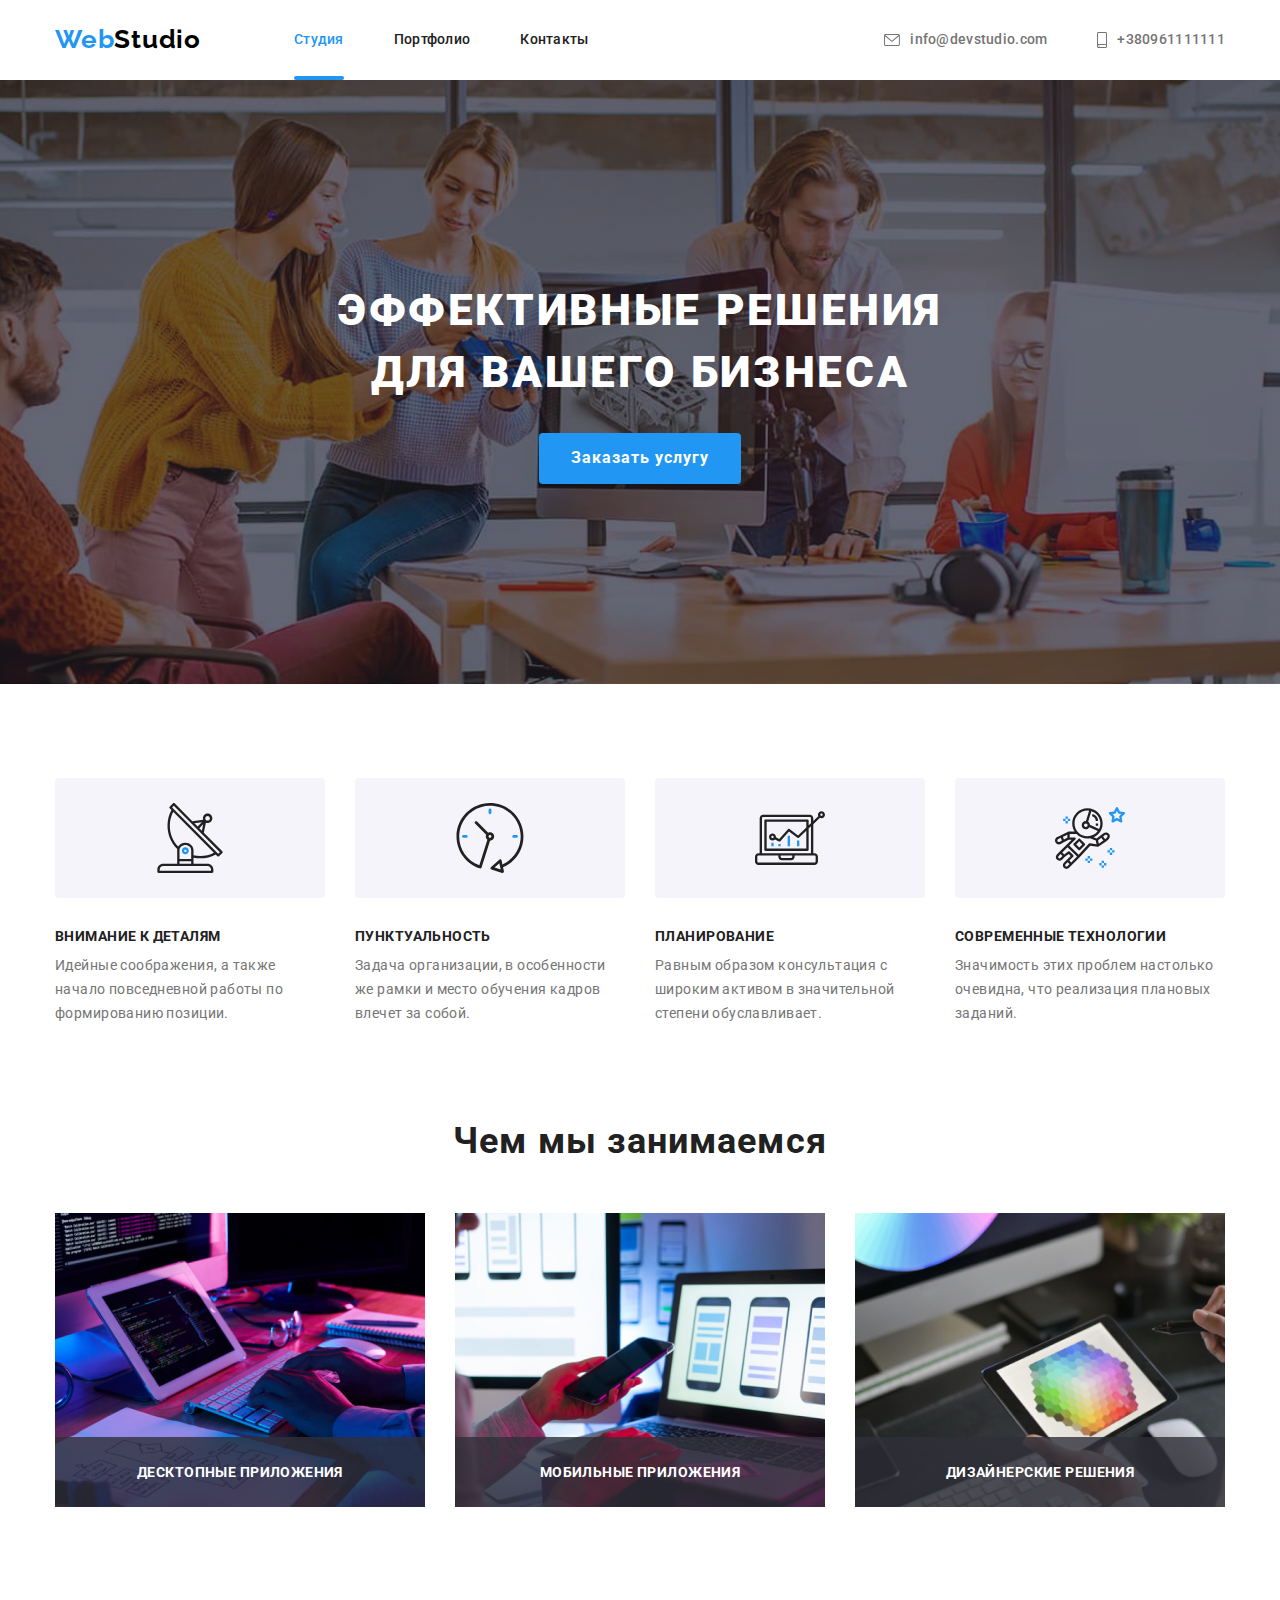
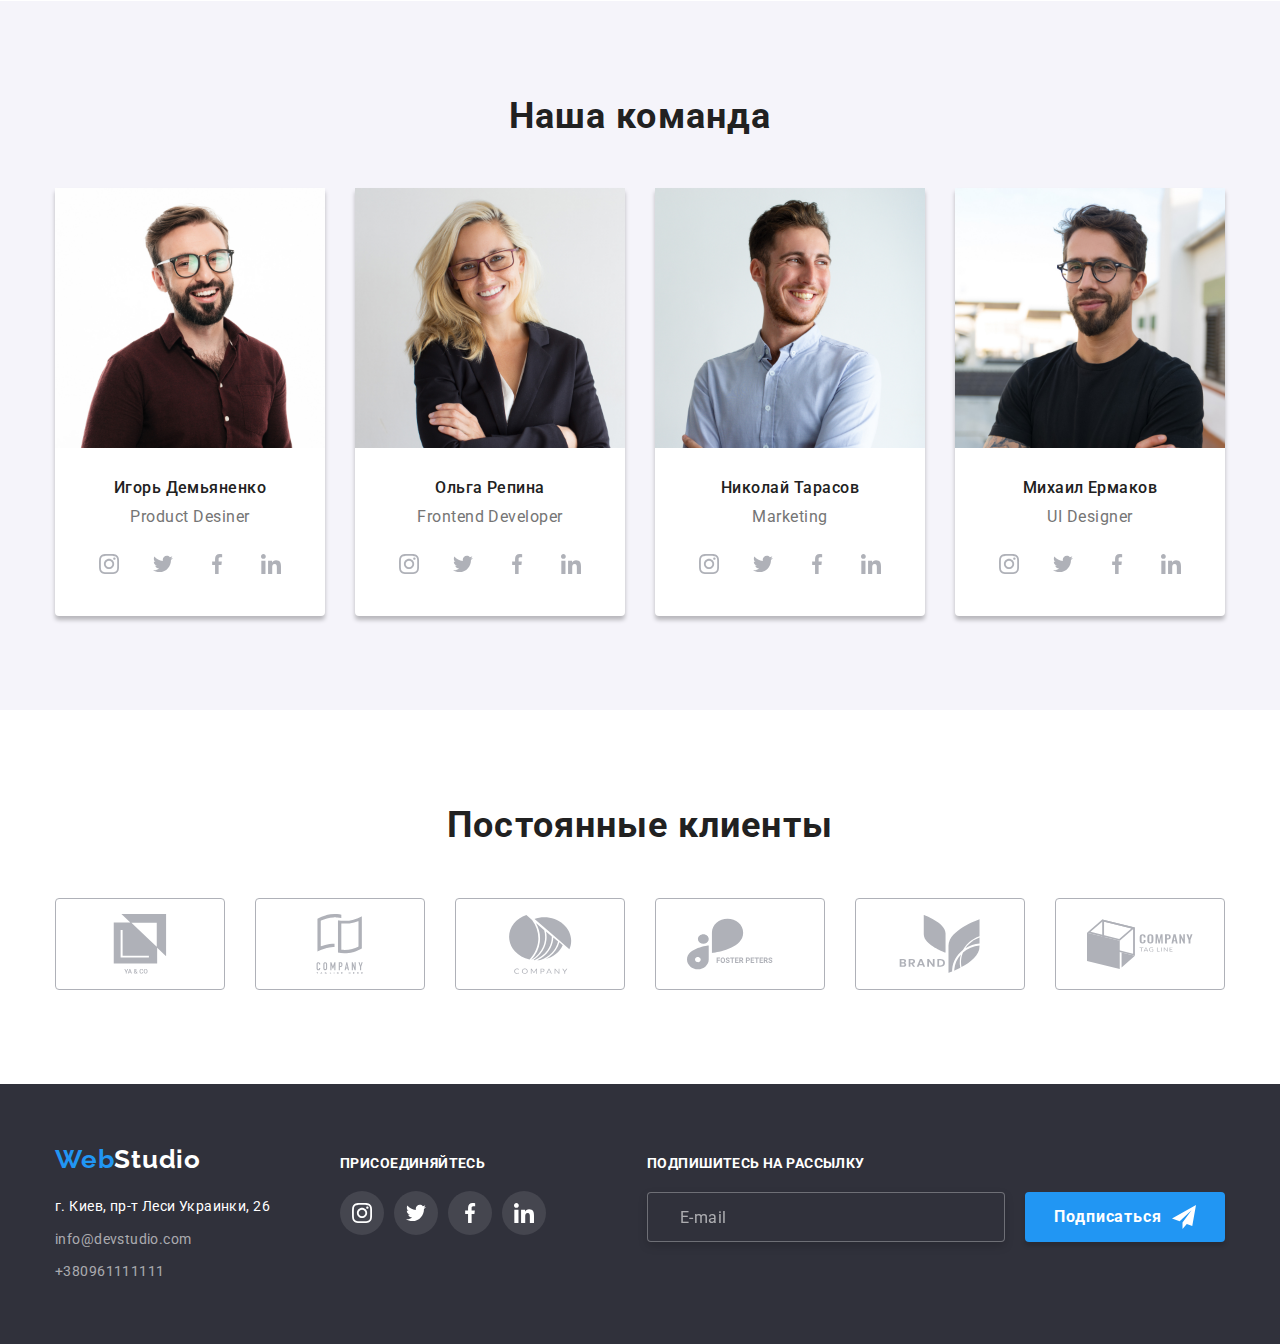
==== index.html @ b8304b60 "add main" ====
<!DOCTYPE html>
<html lang="ru">

<head>
  <meta charset="UTF-8" />
  <meta http-equiv="X-UA-Compatible" content="IE=edge" />
  <meta name="viewport" content="width=device-width, initial-scale=1.0" />
  <title>Document</title>
  <link rel="preconnect" href="https://fonts.googleapis.com" />
  <link rel="preconnect" href="https://fonts.gstatic.com" crossorigin />
  <link href="https://fonts.googleapis.com/css2?family=Raleway:wght@700&family=Roboto:wght@400;500;700;900&display=swap"
    rel="stylesheet" />
  <link rel="stylesheet"
    href="https://cdnjs.cloudflare.com/ajax/libs/modern-normalize/1.0.0/modern-normalize.min.css" />
  <link rel="stylesheet" href="./css/styles.css" />
</head>

<body>
  <header>
    <div class="container nav">
      <nav class="main-nav">
        <a class="logo" href="/">Web<span class="logo-dark">Studio</span></a>
        <ul class="nav-list-header">
          <li class="nav-item-header"><a href="./index.html" class="link "><span class="link-current">Студия</span></a>
          </li>
          <li class="nav-item-header"><a href="./portfolio.html" class="link">Портфолио</a></li>
          <li class="nav-item-header"><a href="" class="link">Контакты</a></li>
        </ul>
      </nav>
      <ul class="auto-nav">
        <li class="nav-item-header">
          <a href="mailto:info@devstudio.com" class="auto-link">
            <svg class="icon-header" width="16" height="12">
              <use href="images/symbol-defs.svg#icon-envelope"></use>
            </svg>info@devstudio.com</a>
        </li>
        <li class="nav-item-header">
          <a href="tel:+380961111111" class="auto-link">
            <svg class="icon-header" width="10" height="16">
              <use href="images/symbol-defs.svg#icon-smartphone"></use>
            </svg>+380961111111 </a>
        </li>
      </ul>
    </div>
  </header>

  <main>
    <section class="bar overlay">
      <div class="container">
        <h1 class="title-bar">
          эффективные решения <br />
          для вашего бизнеса
        </h1>
        <button data-modal-open type="button" class="button-bar">Заказать услугу</button>
      </div>


      <div data-modal class="backdrop is-hidden">
        <div class="modal">
          <button data-modal-close type="button" class="icon-btn">
            <svg class="icon-vector" width="11" height="11">
              <use href="./images/symbol-defs.svg#icon-Vector"></use>
            </svg>
          </button>

          <form class="form" role="group">
            <p class="form-text">Оставьте свои данные, мы перезвоним</p>
            <ul class="form-list">

              <li class="form-item">
                <label class="form-label">Имя
                  <span class="form-box">
                    <input class="form-input" type="text" name="name">
                    <svg class="form-icon" width="12" height="12">
                      <use href="./images/icons.svg#icon-name-form"></use>
                    </svg>
                  </span>
                </label>
              </li>

              <li class="form-item">
                <label class="form-label">Телефон
                  <span class="form-box">
                    <input class="form-input" type="text" name="tel">
                    <svg class="form-icon" width="12" height="12">
                      <use href="./images/icons.svg#icon-phone-form"></use>
                    </svg>
                  </span>
                </label>
              </li>

              <li class="form-item">
                <label class="form-label">Почта
                  <span class="form-box">
                    <input class="form-input" type="text" name="mail">
                    <svg class="form-icon" width="12" height="12">
                      <use href="./images/icons.svg#icon-mail-form"></use>
                    </svg>
                  </span>
                </label>
              </li>
            </ul>

            <div class="form-comment">
              <label class="form-label" for="comment">Комментарий</label>
              <textarea class="comment" name="comment" id="comment" placeholder="Введите текст"></textarea>
            </div>

            <div class="checkbox">
              <label class="checkbox-label">

                <input class="checkbox-input visually-hidden" type="checkbox" name="policy">
                <svg class="checkbox-icon-checked" width="16" height="15">
                  <use href="./images/icons.svg#icon-checked"></use>
                </svg>
                <!-- <span class="icon"></span> -->
                <span class="policy">Соглашаюсь на рассылку и принимаю<a class="agreement" href="">Условия
                    договора</a></span>

              </label>

            </div>
            <button class="btn-form" type="submit">Отправить</button>



          </form>
        </div>
      </div>

    </section>

    <section class="opportunity section">
      <!-- Сделать невидимым h2 -->
      <div class="container">
        <h2 class="visually-hidden">Заголовок 2</h2>
        <ul class="opportunities">
          <li class="name-list">
            <div class="contain">
              <svg class="icon-oppo" width="70" height="70">
                <use href="images/symbol-defs.svg#icon-antenna"></use>
              </svg>
            </div>
            <h3 class="name">внимание к деталям</h3>
            <p class="meaning">
              Идейные соображения, а также начало повседневной работы по формированию позиции.
            </p>
          </li>
          <li class="name-list">
            <div class="contain">
              <svg class="icon-oppo" width="70" height="70">
                <use href="images/symbol-defs.svg#icon-clock"></use>
              </svg>
            </div>
            <h3 class="name">пунктуальность</h3>
            <p class="meaning">
              Задача организации, в особенности же рамки и место обучения кадров влечет за собой.
            </p>
          </li>
          <li class="name-list">
            <div class="contain">
              <svg class="icon-oppo" width="70" height="70">
                <use href="images/symbol-defs.svg#icon-diagram"></use>
              </svg>
            </div>
            <h3 class="name">планирование</h3>
            <p class="meaning">
              Равным образом консультация с широким активом в значительной степени обуславливает.
            </p>
          </li>
          <li class="name-list">
            <div class="contain">
              <svg class="icon-oppo" width="70" height="70">
                <use href="images/symbol-defs.svg#icon-astronaut"></use>
              </svg>
            </div>
            <h3 class="name">современные технологии</h3>
            <p class="meaning">
              Значимость этих проблем настолько очевидна, что реализация плановых заданий.
            </p>
          </li>
        </ul>
      </div>
    </section>

    <section class="section work-section">
      <div class="container">
        <h2 class="about-name">Чем мы занимаемся</h2>
        <ul class="about-pictures">
          <li class="list-pictures">
            <img src="images/box1.jpg" alt="работа с алгоритмами и структурой  данных" width="370" />
            <div class="text-box">
              <p class="undertext">десктопные приложения</p>
            </div>
          </li>
          <li class="list-pictures">
            <img class="picture" src="images/box2.jpg" alt="разработка мобильных приложений" width="370" />
            <div class="text-box">
              <p class="undertext">мобильные приложения</p>
            </div>
          </li>
          <li class="list-pictures">
            <img class="picture" src="images/box3.jpg" alt="веб-дизайн" width="370" />
            <div class="text-box">
              <p class="undertext">дизайнерские решения</p>
            </div>

          </li>
        </ul>
      </div>
    </section>

    <section class="section  team-section">
      <div class="container">
        <h2 class="about-name">Наша команда</h2>
        <ul class="community">
          <li class="community-item">
            <img src="images/img.jpg" alt="фото Игоря Демьяненко" width="270" />
            <div class="team">
              <h3 class="subject-team">Игорь Демьяненко</h3>
              <p lang="en" class="position">Product Desiner</p>
              <div>
                <ul class="social">
                  <li class="link-icon">
                    <a class="community-link" href="https://www.instagram.com/">
                      <svg class="social-icon-community" width="20" height="20">
                        <use href="images/symbol-defs.svg#icon-instagram"></use>
                      </svg>
                    </a>
                  </li>
                  <li class="link-icon">
                    <a class="community-link" href="" https="//www.twitter.com/">
                      <svg class="social-icon-community" width="20" height="20">
                        <use href="images/symbol-defs.svg#icon-twitter"></use>
                      </svg>
                    </a>
                  </li>
                  <li class="link-icon">
                    <a class="community-link" href="//www.facebook.com/">
                      <svg class="social-icon-community" width="20" height="20">
                        <use href="images/symbol-defs.svg#icon-facebook"></use>
                      </svg>
                    </a>
                  </li>
                  <li class="link-icon">
                    <a class="community-link" href="https://www.linkedin.com/">
                      <svg class="social-icon-community" width="20" height="20">
                        <use href="images/symbol-defs.svg#icon-linkedin"></use>
                      </svg>
                    </a>
                  </li>
                </ul>
              </div>
            </div>
          </li>
          <li class="community-item">
            <img src="images/img(1).jpg" alt="фото Ольги Репиной" width="270" />
            <div class="team">
              <h3 class="subject-team">Ольга Репина</h3>
              <p lang="en" class="position">Frontend Developer</p>
              <div>
                <ul class="social">
                  <li class="link-icon">
                    <a class="community-link" href="https://www.instagram.com/">
                      <svg class="social-icon-community" width="20" height="20">
                        <use href="images/symbol-defs.svg#icon-instagram"></use>
                      </svg>
                    </a>
                  </li>
                  <li class="link-icon">
                    <a class="community-link" href="" https="//www.twitter.com/">
                      <svg class="social-icon-community" width="20" height="20">
                        <use href="images/symbol-defs.svg#icon-twitter"></use>
                      </svg>
                    </a>
                  </li>
                  <li class="link-icon">
                    <a class="community-link" href="//www.facebook.com/">
                      <svg class="social-icon-community" width="20" height="20">
                        <use href="images/symbol-defs.svg#icon-facebook"></use>
                      </svg>
                    </a>
                  </li>
                  <li class="link-icon">
                    <a class="community-link" href="https://www.linkedin.com/">
                      <svg class="social-icon-community" width="20" height="20">
                        <use href="images/symbol-defs.svg#icon-linkedin"></use>
                      </svg>
                    </a>
                  </li>
                </ul>
              </div>
            </div>
          </li>
          <li class="community-item">
            <img src="images/img(2).jpg" alt="фото Николая Тарасова" width="270" />
            <div class="team">
              <h3 class="subject-team">Николай Тарасов</h3>
              <p lang="en" class="position">Marketing</p>
              <div>
                <ul class="social">
                  <li class="link-icon">
                    <a class="community-link" href="https://www.instagram.com/">
                      <svg class="social-icon-community" width="20" height="20">
                        <use href="images/symbol-defs.svg#icon-instagram"></use>
                      </svg>
                    </a>
                  </li>
                  <li class="link-icon">
                    <a class="community-link" href="" https="//www.twitter.com/">
                      <svg class="social-icon-community" width="20" height="20">
                        <use href="images/symbol-defs.svg#icon-twitter"></use>
                      </svg>
                    </a>
                  </li>
                  <li class="link-icon">
                    <a class="community-link" href="//www.facebook.com/">
                      <svg class="social-icon-community" width="20" height="20">
                        <use href="images/symbol-defs.svg#icon-facebook"></use>
                      </svg>
                    </a>
                  </li>
                  <li class="link-icon">
                    <a class="community-link" href="https://www.linkedin.com/">
                      <svg class="social-icon-community" width="20" height="20">
                        <use href="images/symbol-defs.svg#icon-linkedin"></use>
                      </svg>
                    </a>
                  </li>
                </ul>
              </div>
            </div>
          </li>
          <li class="community-item">
            <img src="images/img(3).jpg" alt="фото Михаила Ермакова" width="270" />
            <div class="team">
              <h3 class="subject-team">Михаил Ермаков</h3>
              <p lang="en" class="position">UI Designer</p>
              <div>
                <ul class="social">
                  <li class="link-icon">
                    <a class="community-link" href="https://www.instagram.com/">
                      <svg class="social-icon-community" width="20" height="20">
                        <use href="images/symbol-defs.svg#icon-instagram"></use>
                      </svg>
                    </a>
                  </li>
                  <li class="link-icon">
                    <a class="community-link" href="" https="//www.twitter.com/">
                      <svg class="social-icon-community" width="20" height="20">
                        <use href="images/symbol-defs.svg#icon-twitter"></use>
                      </svg>
                    </a>
                  </li>
                  <li class="link-icon">
                    <a class="community-link" href="//www.facebook.com/">
                      <svg class="social-icon-community" width="20" height="20">
                        <use href="images/symbol-defs.svg#icon-facebook"></use>
                      </svg>
                    </a>
                  </li>
                  <li class="link-icon">
                    <a class="community-link" href="https://www.linkedin.com/">
                      <svg class="social-icon-community" width="20" height="20">
                        <use href="images/symbol-defs.svg#icon-linkedin"></use>
                      </svg>
                    </a>
                  </li>
                </ul>
              </div>
            </div>
          </li>
        </ul>
      </div>
    </section>

    <section class="section">
      <div class="container">
        <h2 class="about-name">Постоянные клиенты</h2>
        <ul class="clients">
          <li class="client">
            <a class="client-link" href="">
              <svg class="icon-client" width="106" height="60">
                <use href="images/symbol-defs.svg#icon-group1"></use>
              </svg>
            </a>
          </li>
          <li class="client"><a class="client-link" href="">
              <svg class="icon-client" width="106" height="60">
                <use href="images/symbol-defs.svg#icon-group2"></use>
              </svg></a></li>
          <li class="client"><a class="client-link" href="">
              <svg class="icon-client" width="106" height="60">
                <use href="images/symbol-defs.svg#icon-group3"></use>
              </svg></a></li>
          <li class="client"><a class="client-link" href="">
              <svg class="icon-client" width="106" height="60">
                <use href="images/symbol-defs.svg#icon-group4"></use>
              </svg></a></li>
          <li class="client"><a class="client-link" href="">
              <svg class="icon-client" width="106" height="60">
                <use href="images/symbol-defs.svg#icon-group5"></use>
              </svg></a></li>
          <li class="client"><a class="client-link" href="">
              <svg class="icon-client" width="106" height="60">
                <use href="images/symbol-defs.svg#icon-group6"></use>
              </svg></a></li>
        </ul>
      </div>
    </section>
  </main>

  <footer class="footer">
    <div class="container">
      <div class="baseline">
        <div class="container-footer">
          <div>
            <a class="logo" href="/">Web<span class="logo-light">Studio</span></a>
            <address>
              <ul class="footer-list">
                <li class="footer-item">
                  <a class="address" href="https://goo.gl/maps/MqeLLvB7cvCTrC6n8">г. Киев, пр-т Леси Украинки, 26</a>
                </li>
                <li class="footer-item">
                  <a class="footer-link" href="mailto:info@devstudio.com"> info@devstudio.com</a>
                </li>
                <li class="footer-item">
                  <a class="footer-link" href="tel:+380961111111"> +380961111111 </a>
                </li>
              </ul>
            </address>
          </div>


          <div class="social-container">
            <p class="social-text">присоединяйтесь</p>
            <ul class="social">
              <li class="link-icon">
                <a class="community-link" href="https://www.instagram.com/">
                  <svg class="social-icon" width="20" height="20">
                    <use href="images/symbol-defs.svg#icon-instagram"></use>
                  </svg>
                </a>
              </li>
              <li class="link-icon">
                <a class="community-link" href="" https="//www.twitter.com/">
                  <svg class="social-icon" width="20" height="20">
                    <use href="images/symbol-defs.svg#icon-twitter"></use>
                  </svg>
                </a>
              </li>
              <li class="link-icon">
                <a class="community-link" href="//www.facebook.com/">
                  <svg class="social-icon" width="20" height="20">
                    <use href="images/symbol-defs.svg#icon-facebook"></use>
                  </svg>
                </a>
              </li>
              <li class="link-icon">
                <a class="community-link" href="https://www.linkedin.com/">
                  <svg class="social-icon" width="20" height="20">
                    <use href="images/symbol-defs.svg#icon-linkedin"></use>
                  </svg>
                </a>
              </li>
            </ul>
          </div>
        </div>


        <div class="subscribe-container">
          <form class="subscribe-form">
            <b class="social-text">подпишитесь на рассылку</b>
            <div class="button-input">
              <input type="email" name="mail" autocomplete="off" placeholder="E-mail">

          </form>
          <button type="button" class="subscribe-btn">Подписаться
            <svg class="icon-send" width='24' height='24'>
              <use href="images/symbol-defs.svg#icon-send-1"></use>
            </svg>
          </button>
        </div>
      </div>
    </div>

  </footer>
  <script src="./js/modal.js"></script>
</body>



</html>
---- css/styles.css ----
:root {
  --primary-text-color: #757575;
  --title-text-color: #212121;
  --hover-button-color: #2196f3;
  --primary-white-color: #ffffff;
  --primary-black-color: #000000;
  --primary-bar-color: hsl(235, 10%, 21%);
  --primary-white-color-60: rgba(255, 255, 255, 0.6);
  --primary-light-color-button: #f5f4fa;
  --primary-border-color: #eeeeee;
  --primary-white-color-10: rgba(255, 255, 255, 0.1);
  --primary-icon-color: #afb1b8;
  --bgc-textbox: rgba(47, 48, 58, 0.8);
}
* {
  box-sizing: border-box;
}

body {
  background-color: var(--primary-white-color);

  font-family: 'Roboto', sans-serif;
}

ul {
  margin: 0;
  padding: 0;
  list-style: none;
}

a {
  text-decoration: none;
}

h1,
h2,
h3,
p {
  margin: 0;
}

img {
  display: block;
  max-width: 100%;
  height: auto;
}

.container {
  width: 1200px;
  padding-left: 15px;
  padding-right: 15px;
  margin-left: auto;
  margin-right: auto;
}
/* Header общий */
.header {
  border-bottom-width: 1px;
  border-bottom-style: solid;
  border-bottom-color: #ececec;
}

.nav {
  display: flex;
  align-items: center;
}

.logo {
  color: var(--hover-button-color);

  font-family: 'Raleway', sans-serif;
  font-weight: 700;
  font-size: 26px;
  line-height: 1.2;
  letter-spacing: 0.03em;
  text-decoration: none;
}

.logo-dark {
  color: var(--primary-black-color);
}

.main-nav {
  display: flex;
  align-items: center;
}

.nav-list-header {
  list-style: none;
  display: flex;
  margin-left: 93px;
  padding-left: 0;
  margin-top: 0;
  margin-bottom: 0;
}
.nav-item-header {
  margin-left: 50px;
}

.nav-item-header:first-child {
  margin-left: 0;
}

.nav-list-header .link {
  position: relative;

  display: block;
  padding-top: 32px;
  padding-bottom: 32px;

  color: var(--title-text-color);

  font-weight: 500;
  font-size: 14px;
  line-height: 1.14;
  letter-spacing: 0.02em;
  text-decoration: none;

  transition: color 250ms cubic-bezier(0.4, 0, 0.2, 1);
}
.nav-list-header.link:last-child {
  margin-right: 0;
}

.nav-list-header .link:hover,
.nav-list-header .link:focus {
  color: var(--hover-button-color);
}

.auto-nav {
  display: flex;
  margin-left: auto;
}

.auto-link {
  display: flex;
  align-items: center;

  color: var(--primary-text-color);

  font-weight: 500;
  font-size: 14px;
  line-height: 1.14;
  letter-spacing: 0.02em;
  text-decoration: none;

  transition: color 250ms cubic-bezier(0.4, 0, 0.2, 1);
}

.auto-nav .auto-link:hover,
.auto-nav .auto-link:focus {
  color: var(--hover-button-color);
}

.icon-header {
  margin-right: 10px;

  fill: currentColor;

  transition: color 250ms cubic-bezier(0.4, 0, 0.2, 1);
}

.icon-header:hover {
  fill: var(--hover-button-color);
}

.link-current {
  color: var(--hover-button-color);
}

.link-current::after {
  position: absolute;
  left: 0;
  bottom: 0;
  content: '';
  display: block;
  width: 100%;
  height: 4px;
  background-color: var(--hover-button-color);
  border-radius: 2px;
  opacity: 1;
  transition: opacity 250ms cubic-bezier(0.4, 0, 0.2, 1);
}

/* Конец общего header */

/* Студио Main */

/* Спрятать hidden  заголовки */

.visually-hidden {
  position: absolute;
  width: 1px;
  height: 1px;
  margin: -1px;
  border: 0;
  padding: 0;

  white-space: nowrap;
  clip-path: inset(100%);
  clip: rect(0 0 0 0);
  overflow: hidden;
}

.opportunities {
  display: flex;
}

.name-list {
  margin-right: 30px;
}

.name-list:last-child {
  margin-right: 0;
}
.contain {
  display: flex;
  align-items: center;
  justify-content: center;
  width: 270px;
  height: 120px;
  background-color: var(--primary-light-color-button);
  margin-bottom: 30px;
  border-radius: 4px;
}

.opportunities .name {
  margin-bottom: 10px;
  color: var(--title-text-color);
  font-weight: 700;
  font-size: 14px;
  line-height: 1.2;
  letter-spacing: 0.03em;
  text-transform: uppercase;
}

.opportunities .meaning {
  color: var(--primary-text-color);
  font-weight: 400;
  font-size: 14px;
  line-height: 1.7;
  letter-spacing: 0.03em;
}

.team-section {
  background-color: var(--primary-light-color-button);
}

.about-name {
  padding: 0;
  margin: 0;
  margin-bottom: 50px;
  color: var(--title-text-color);

  font-weight: 700;
  font-size: 36px;
  line-height: 1.2;
  text-align: center;
  letter-spacing: 0.03em;
}

.community-item {
  background-color: var(--primary-white-color);
  margin-left: 30px;
  width: 270;
  box-shadow: 0px 4px 4px rgba(0, 0, 0, 0.25);
  border-radius: 0px 0px 4px 4px;
}
.community-item:first-child {
  margin-left: 0;
}

.about-pictures {
  display: flex;
  justify-content: space-between;
}

.list-pictures {
  position: relative;
  margin-left: 30px;
}

.list-pictures:first-child {
  margin-left: 0;
}

.text-box {
  position: absolute;
  bottom: 0;
  left: 0;

  width: 100%;
  height: 70px;
  display: flex;
  align-items: center;
  justify-content: center;

  color: var(--primary-white-color);
  background-color: var(--bgc-textbox);
}

.undertext {
  font-weight: 700;
  font-size: 14px;
  line-height: calc(16 / 14);
  text-align: center;
  letter-spacing: 0.03em;
  text-transform: uppercase;
}

.community {
  display: flex;
}

.team {
  padding-top: 30px;
  padding-bottom: 30px;
}

.subject-team {
  margin-bottom: 10px;
  color: var(--title-text-color);

  font-weight: 500;
  font-size: 16px;
  line-height: 1.2;
  text-align: center;
  letter-spacing: 0.03em;
}

.position {
  margin-bottom: 16px;

  color: var(--primary-text-color);

  font-weight: 400;
  font-size: 16px;
  line-height: 1.2;
  text-align: center;
  letter-spacing: 0.03em;
}

.social-icon-community {
  fill: var(--primary-icon-color);
  transition: fill 250ms cubic-bezier(0.4, 0, 0.2, 1);
}

.community-link {
  display: flex;
  justify-content: center;
  align-items: center;
  border-radius: 50%;
  width: 100%;
  height: 100%;

  transition: background-color 250ms cubic-bezier(0.4, 0, 0.2, 1);
}

.community-link:hover .social-icon-community,
.community-link:focus .social-icon-community {
  fill: var(--primary-white-color);
}

.community-link:hover,
.community-link:focus {
  background-color: var(--hover-button-color);
}

/* Бар Студио */
.section {
  padding-top: 94px;
  padding-bottom: 94px;
}

.work-section {
  padding-top: 0;
}

.bar {
  padding-top: 200px;
  padding-bottom: 200px;
  background-color: var(--primary-bar-color);
  text-align: center;
}

.overlay {
  max-width: 1600px;
  margin-left: auto;
  margin-right: auto;

  background-image: linear-gradient(to right, rgba(47, 48, 58, 0.4), rgba(47, 48, 58, 0.4)),
    url(../images/background-image\(1\).jpg);
  background-repeat: no-repeat;
  background-position: center;
  background-size: cover;
}

.title-bar {
  color: var(--primary-white-color);
  margin-bottom: 30px;
  margin-top: 0;
  padding: 0;

  font-weight: 900;
  font-size: 44px;
  line-height: 1.4;
  text-align: center;
  letter-spacing: 0.06em;
  text-transform: uppercase;
}

.button-bar {
  padding-top: 10px;
  padding-bottom: 10px;
  padding-left: 32px;
  padding-right: 32px;

  background-color: var(--hover-button-color);
  color: var(--primary-white-color);
  border: transparent;

  border-radius: 4px;
  font-weight: 700;
  font-size: 16px;
  line-height: 1.9;
  letter-spacing: 0.06em;

  cursor: pointer;
}

.backdrop {
  position: fixed;

  top: 0;
  left: 0;
  width: 100%;
  height: 100%;

  background-color: rgba(0, 0, 0, 0.2);
  z-index: 1;

  opacity: 1;
  visibility: visible;

  transition: opacity 250ms cubic-bezier(0.4, 0, 0.2, 1),
    visibility 250ms cubic-bezier(0.4, 0, 0.2, 1);
}

.is-hidden {
  opacity: 0;
  pointer-events: none;
  visibility: hidden;
}

.modal {
  padding: 40px;

  position: absolute;
  top: 50%;
  left: 50%;
  transform: translate(-50%, -50%);

  width: 528px;
  height: 581px;

  background-color: var(--primary-white-color);
  box-shadow: 0px 1px 3px rgba(0, 0, 0, 0.12), 0px 1px 1px rgba(0, 0, 0, 0.14),
    0px 2px 1px rgba(0, 0, 0, 0.2);
  border-radius: 4px;

  opacity: 1;
}

.icon-btn {
  position: absolute;
  top: 8px;
  right: 8px;

  width: 30px;
  height: 30px;
  border-radius: 50%;
  background-color: var(--primary-white-color);
  border: 1px solid rgba(0, 0, 0, 0.1);
  cursor: pointer;
}

.icon-vector {
  fill: var(--primary-black-color);
  transition: fill 250ms cubic-bezier(0.4, 0, 0.2, 1);
}

.icon-vector:focus,
.icon-vector:hover {
  fill: var(--hover-button-color);
}

.clients {
  display: flex;
  /* justify-content: center; */
}

.client-link {
  width: 100%;
  height: 100%;
  display: flex;
  align-items: center;
  justify-content: center;

  border: 1px solid var(--primary-icon-color);
  border-radius: 4px;

  transition: border-color 250ms cubic-bezier(0.4, 0, 0.2, 1);
}

.client-link:hover,
.client-link:focus {
  border-color: var(--hover-button-color);
}

.client {
  display: flex;
  justify-content: center;

  margin-right: 30px;
  width: 170px;
  height: 92px;
}

.client:last-child {
  margin-right: 0;
}

.icon-client {
  fill: var(--primary-icon-color);
  transition: fill 250ms cubic-bezier(0.4, 0, 0.2, 1);
}

.client-link:hover .icon-client,
.client-link:focus .icon-client {
  fill: var(--hover-button-color);
}

/* .client:hover {
  border-color: var(--hover-button-color);
} */

/* Main Портфолио */
/* Кнопки Портфолио */
.buttons {
  display: flex;
  justify-content: center;
  margin-bottom: 50px;
}

.button {
  cursor: pointer;
  display: inline-block;
  padding-left: 22px;
  padding-right: 22px;
  padding-top: 6px;
  padding-bottom: 6px;

  min-width: 73px;

  color: var(--title-text-color);
  background-color: var(--primary-light-color-button);
  border: transparent;

  border-radius: 4px;
  font-weight: 500;
  font-size: 16px;
  line-height: 1.65;
  letter-spacing: 0.03em;
  text-align: center;
  border: none;

  transition: background-color 250ms cubic-bezier(0.4, 0, 0.2, 1),
    color 250ms cubic-bezier(0.4, 0, 0.2, 1), box-shadow 250ms cubic-bezier(0.4, 0, 0.2, 1);
}

.buttons .button:hover,
.buttons .button:focus {
  background-color: var(--hover-button-color);
  color: var(--primary-white-color);
  box-shadow: 0px 4px 4px rgba(0, 0, 0, 0.25);
}

.samples {
  display: flex;
  flex-wrap: wrap;

  margin: -15px;
}

.btn-item {
  margin-right: 8px;
}

.btn-item:last-child {
  margin-right: 0;
}

.item {
  width: 370px;
  margin-top: 15px;
  margin-left: 15px;
  margin-right: 15px;
  margin-bottom: 15px;
}

.sample-link {
  display: block;
  transition: box-shadow 250ms cubic-bezier(0.4, 0, 0.2, 1);
}

.sample-link:hover,
.sample-link:focus {
  box-shadow: 0px 4px 4px rgba(0, 0, 0, 0.25);
}

.item:nth-child(n + 6) {
  margin-bottom: 0;
}

.project-name {
  margin: 0;

  color: var(--title-text-color);

  font-weight: 700;
  font-size: 18px;
  line-height: 2;
  letter-spacing: 0.06em;
}

.project-type {
  margin: 0;
  margin-top: 4px;
  color: var(--primary-text-color);

  font-weight: 400;
  font-size: 16px;
  line-height: 1.9;
  letter-spacing: 0.03em;
}

.samples-thumb {
  position: relative;
  overflow: hidden;
}

.samples-thumb::before {
  display: inline-block;
  content: '';

  position: absolute;
  top: 0;
  left: 0;
  width: 100%;
  height: 100%;
  background-color: rgba(33, 150, 243, 0.9);
  opacity: 1;
  transform: translateY(100%);
  transition: transform 250ms cubic-bezier(0.4, 0, 0.2, 1);
}

.sample-link:hover .samples-thumb::before,
.sample-link:focus .samples-thumb::before {
  transform: translateY(0);
  opacity: 1;
}

.sample-link:hover .text-samples,
.sample-link:focus .text-samples {
  transform: translateY(0);
  opacity: 1;
}

.text-samples {
  position: absolute;
  width: 100%;
  height: 100%;
  padding: 63px 24px;

  top: 0;
  left: 0;
  transform: translateY(100%);

  font-weight: 400;
  font-size: 18px;
  line-height: 1.56;
  letter-spacing: 0.03em;

  color: var(--primary-white-color);

  transition: transform 250ms cubic-bezier(0.4, 0, 0.2, 1);
  opacity: 1;
}

.border {
  border: 1px solid var(--primary-border-color);
  padding-right: 24px;
  padding-left: 24px;
  padding-top: 20px;
  padding-bottom: 20px;
}

/* Общий footer */
.footer {
  background-color: var(--primary-bar-color);
  padding-top: 60px;
  padding-bottom: 60px;
}

.baseline {
  display: flex;
  align-items: baseline;
  justify-content: space-between;
}

.container-footer {
  display: flex;
  align-items: baseline;
}
.logo-light {
  color: var(--primary-white-color);
}
.footer-list {
  margin-top: 20px;
}

.footer-link {
  color: var(--primary-white-color-60);

  font-style: normal;
  font-weight: 400;
  font-size: 14px;
  line-height: 1.7;
  letter-spacing: 0.03em;
  text-decoration: none;
  transition: color 250ms cubic-bezier(0.4, 0, 0.2, 1);
}

.footer-item {
  margin-bottom: 9px;
}

.footer-item:last-child {
  margin-bottom: 0;
}

.address {
  color: var(--primary-white-color);

  font-style: normal;
  font-weight: 400;
  font-size: 14px;
  line-height: 1.7;
  letter-spacing: 0.03em;
  text-decoration: none;

  transition: color 250ms cubic-bezier(0.4, 0, 0.2, 1);
}
.address:hover,
.address:focus,
.footer-link:focus,
.footer-link:hover {
  color: var(--hover-button-color);
}

.social {
  display: flex;
  justify-content: center;
}

.social-text {
  font-weight: 700;
  font-size: 14px;
  line-height: calc(16 / 14);
  letter-spacing: 0.03em;
  color: var(--primary-white-color);
  text-transform: uppercase;
  margin-bottom: 20px;
}

.community-link {
  width: 44px;
  height: 44px;
  border-radius: 50%;
  background-color: var(--primary-white-color-10);
  /* margin-right: 10px; */
}
.link-icon {
  margin-right: 10px;
}

.link-icon:last-child {
  margin-right: 0;
}

.social-icon {
  fill: var(--primary-white-color);
}

.social-container {
  margin-left: 70px;
}

.subscribe-container {
  display: flex;
}

.subscribe-form input {
  display: flex;
  flex-direction: column;
  width: 358px;
  height: 50px;
  border: 1px solid rgba(255, 255, 255, 0.3);
  filter: drop-shadow(0px 4px 4px rgba(0, 0, 0, 0.15));
  border-radius: 4px;
  background-color: var(--primary-bar-color);

  margin-right: 20px;

  color: var(--primary-white-color-60);
  padding-left: 16px;
}

.subscribe-form input::placeholder {
  padding-left: 16px;

  font-weight: 400;
  font-size: 16px;
  line-height: 1.25;
  letter-spacing: 0.03em;

  color: var(--primary-white-color-60);
}

.subscribe-btn {
  display: flex;
  justify-content: center;
  align-items: center;
  text-align: center;

  background-color: var(--hover-button-color);
  color: var(--primary-white-color);
  border: transparent;

  border-radius: 4px;
  box-shadow: 0px 4px 4px rgba(0, 0, 0, 0.15);

  min-width: 200px;
  height: 50px;

  cursor: pointer;

  font-weight: 700;
  font-size: 16px;
  line-height: 1.87;
  letter-spacing: 0.06em;
}

.button-input {
  display: flex;
  align-items: end;
  margin-top: 20px;
}

.icon-send {
  margin-left: 10px;
  fill: currentColor;
}

.form {
  display: flex;
  flex-direction: column;
}

.form-text {
  font-weight: 700;
  font-size: 20px;
  line-height: calc(23 / 20);
  text-align: center;
  letter-spacing: 0.03em;

  color: var(--title-text-color);
}

.form-list {
  margin-top: 12px;

  display: flex;
  flex-direction: column;
}

.form-label {
  display: flex;
  flex-direction: column;
  align-items: flex-start;
  margin-bottom: 4px;

  font-weight: 400;
  font-size: 12px;
  line-height: calc(14 / 12);
  letter-spacing: 0.01em;

  color: var(--primary-text-color);
}

.form-item + .form-item {
  margin-top: 10px;
}

.form-box {
  position: relative;
  width: 100%;
  margin-top: 4px;
}

.form-input {
  display: block;
  width: 100%;
  padding-left: 42px;

  height: 40px;
  border: 1px solid rgba(33, 33, 33, 0.2);

  border-radius: 4px;

  font-weight: 400;
  font-size: 14px;
  line-height: calc(14 / 12);
  letter-spacing: 0.03em;
  color: var(--primary-text-color);
  outline: none;
  transition: border 250ms cubic-bezier(0.4, 0, 0.2, 1);
}

.form-input:hover + .form-icon,
.form-input:focus + .form-icon {
  fill: var(--hover-button-color);
}

.form-input:focus,
.form-input:hover {
  border: 1px solid var(--hover-button-color);
}

.form-icon {
  position: absolute;
  transform: translateY(-50%);
  top: 50%;
  left: 14px;

  transition: fill 250ms cubic-bezier(0.4, 0, 0.2, 1);
}

textarea {
  resize: none;
}

.comment {
  width: 100%;
  height: 120px;
  border: 1px solid rgba(33, 33, 33, 0.2);

  border-radius: 4px;
  padding: 12px 16px;

  font-weight: 400;
  font-size: 14px;
  line-height: calc(14 / 12);
  letter-spacing: 0.03em;
  color: var(--primary-text-color);

  outline: none;

  transition: border 250ms cubic-bezier(0.4, 0, 0.2, 1);
}

.comment:hover,
.comment:focus {
  border: 1px solid var(--hover-button-color);
}

.comment::placeholder {
  font-weight: 400;
  font-size: 12px;
  line-height: calc(14 / 12);
  letter-spacing: 0.01em;

  color: rgba(117, 117, 117, 0.5);
}

.form-comment {
  display: flex;
  flex-direction: column;
  align-items: flex-start;
  margin-top: 10px;
}

.checkbox {
  margin-top: 20px;
}

.checkbox-label {
  display: flex;
  justify-content: center;
  align-items: center;

  font-weight: 400;
  font-size: 14px;
  line-height: calc(24 / 14);
  letter-spacing: 0.03em;
  color: var(--primary-text-color);
}

.agreement {
  font-weight: 400;
  font-size: 14px;
  line-height: calc(24 / 14);

  letter-spacing: 0.03em;
  text-decoration-line: underline;
  color: var(--hover-button-color);
  margin-left: 4px;
}

.btn-form {
  padding: 10px 55px;
  margin-top: 30px;
  margin-left: auto;
  margin-right: auto;

  font-weight: 700;
  font-size: 16px;
  line-height: calc(30 / 16);
  text-align: center;
  letter-spacing: 0.06em;
  border: none;

  border-radius: 4px;
  cursor: pointer;

  color: var(--primary-white-color);
  background-color: var(--hover-button-color);
  box-shadow: 0px 1px 3px rgba(0, 0, 0, 0.12), 0px 1px 1px rgba(0, 0, 0, 0.14),
    0px 2px 1px rgba(0, 0, 0, 0.2);
  transition: background-color 250ms cubic-bezier(0.4, 0, 0.2, 1);
}

.btn-form:focus,
.btn-form:hover {
  background-color: #188ce8;
}

/* .checkbox-input {
  /* -webkit-appearance: none;
  -moz-appearance: none;
  appearance: none;
  position: absolute;

} */

.checkbox-box {
  position: relative;
}

/* .icon {
  position: absolute;
  display: block;
  width: 16px;
  height: 15px;
  top: 50%;
  left: 0;
  transform: translateY(-50%);

  cursor: pointer;

  border: 2px solid var(--primary-black-color);
  border-radius: 3px;

  transition: border-color 250ms cubic-bezier(0.4, 0, 0.2, 1);} */

/* 
.checkbox-input:checked + .icon {
  border-color: transparent;
  background-color: var(--hover-button-color);
  background-image: url(/images/checked.svg);
  background-size: contain;
  background-origin: border-box;
  background-repeat: no-repeat;
}

.checkbox-input:hover + .icon,
.checkbox-input:focus-visible + .icon {
  border-color: var(--hover-button-color);
} */

.checkbox-icon-checked {
  border: 2px solid var(--title-text-color);
  border-radius: 4px;
  fill: transparent;
  display: flex;
  justify-content: center;
  align-items: center;
}

.policy {
  margin-left: 9px;
}

.checkbox-input:checked + .checkbox-icon-checked {
  background-color: var(--hover-button-color);
  border-color: var(--hover-button-color);
  fill: var(--primary-white-color);
}

.checkbox-input:focus-visible + .checkbox-icon-checked {
  border-color: var(--hover-button-color);
}
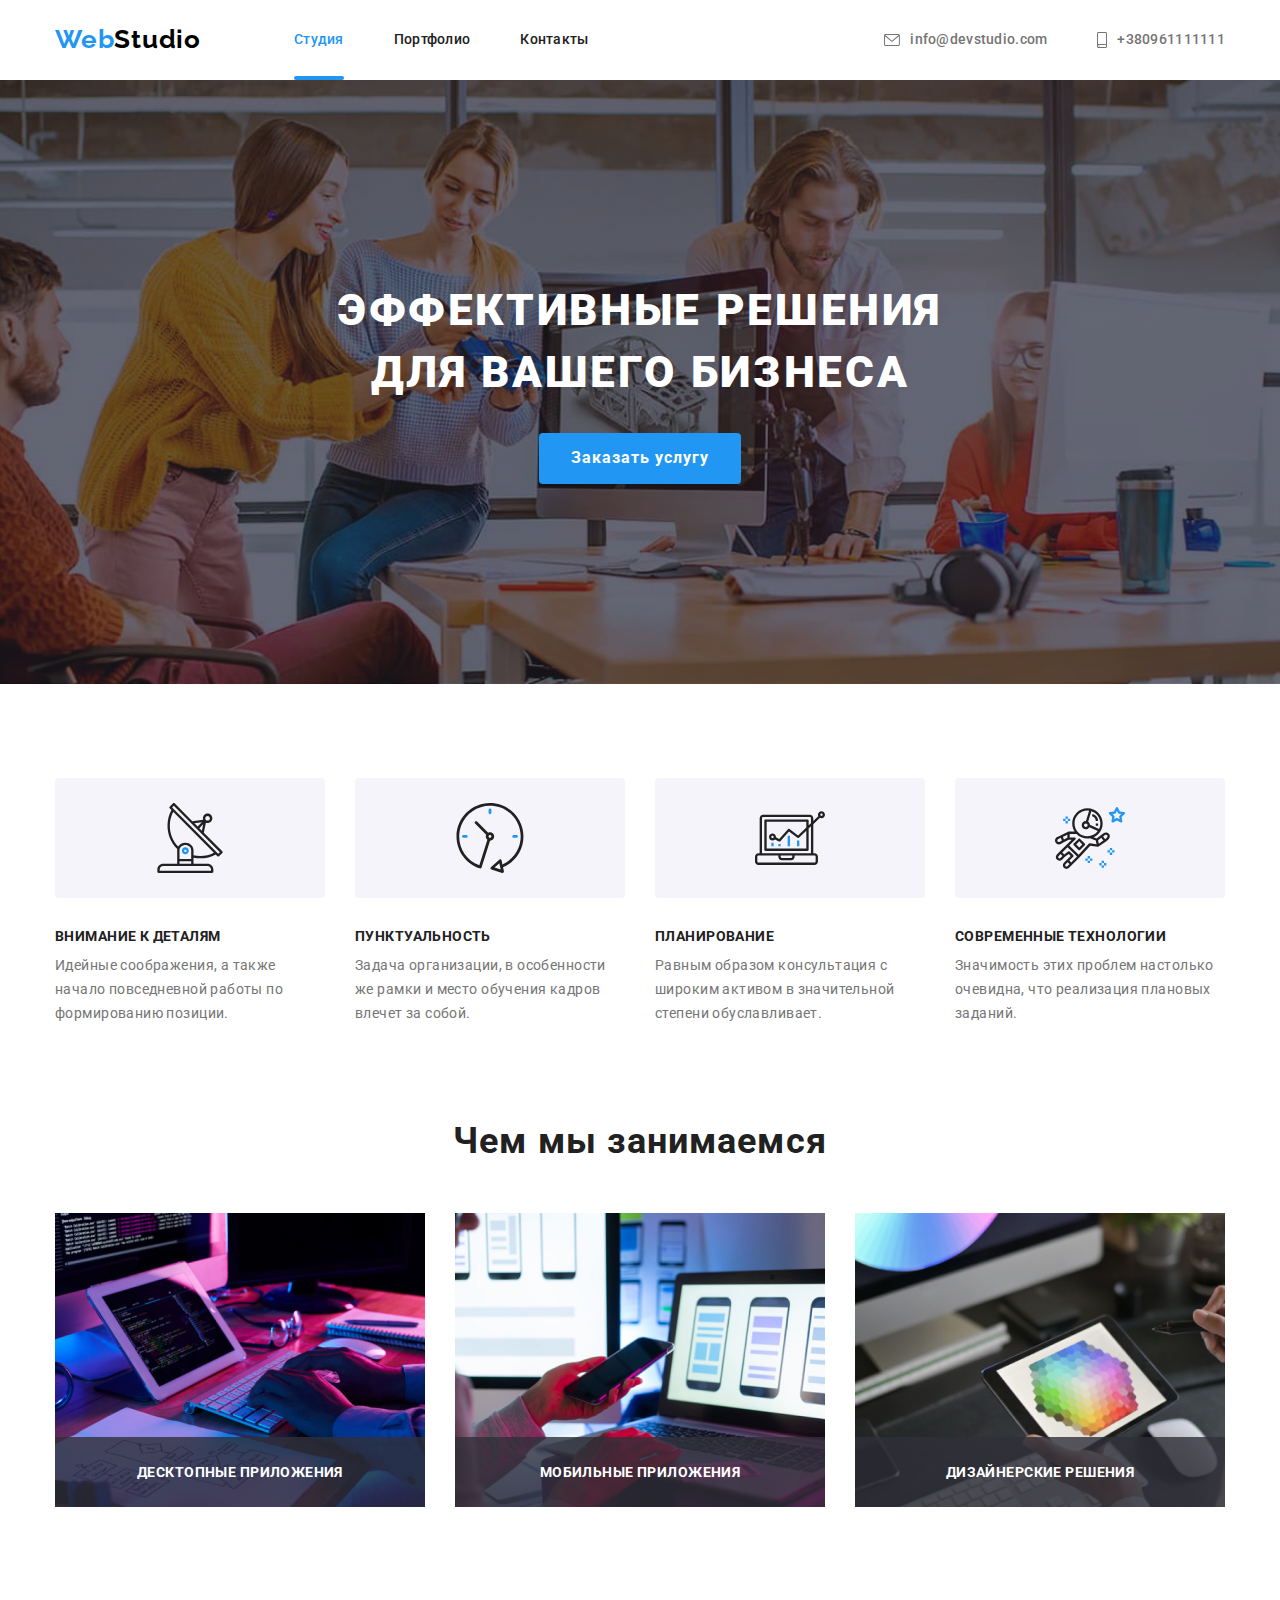
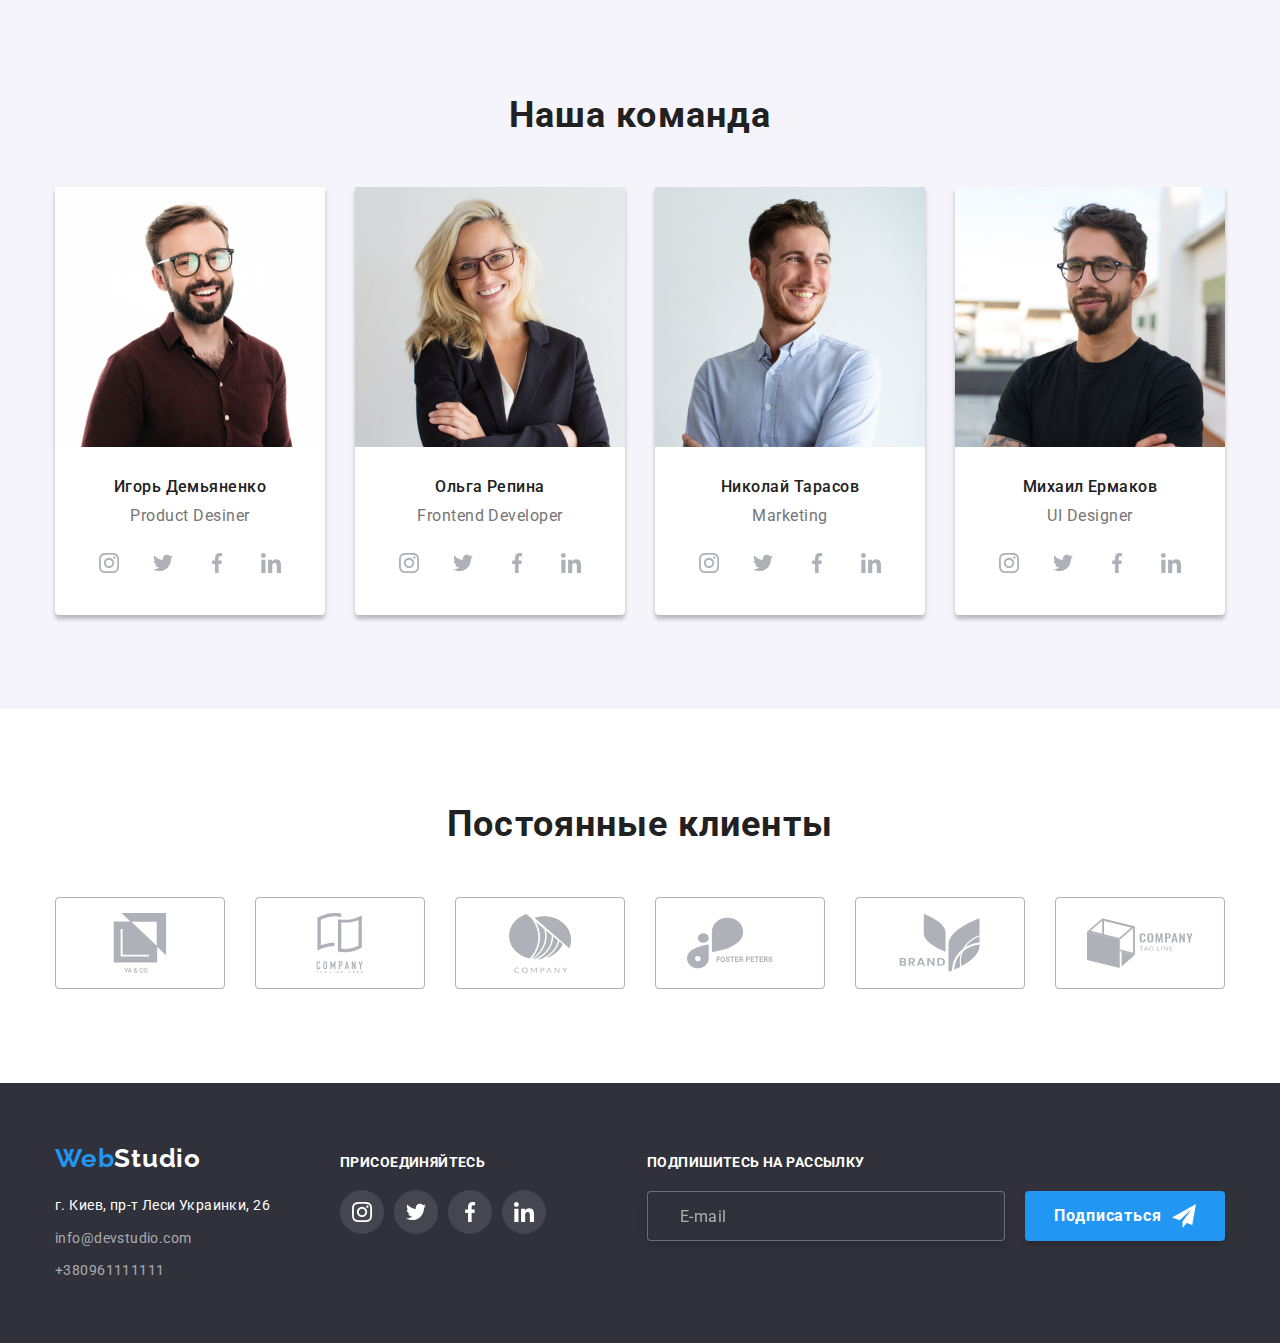
==== commit 9d6c4273: "summed" ====
--- a/index.html
+++ b/index.html
@@ -12,31 +12,32 @@
     rel="stylesheet" />
   <link rel="stylesheet"
     href="https://cdnjs.cloudflare.com/ajax/libs/modern-normalize/1.0.0/modern-normalize.min.css" />
-  <link rel="stylesheet" href="./css/styles.css" />
+  <link rel="stylesheet" href="./css/main.min.css" />
 </head>
 
 <body>
   <header>
     <div class="container nav">
-      <nav class="main-nav">
-        <a class="logo" href="/">Web<span class="logo-dark">Studio</span></a>
-        <ul class="nav-list-header">
-          <li class="nav-item-header"><a href="./index.html" class="link "><span class="link-current">Студия</span></a>
-          </li>
-          <li class="nav-item-header"><a href="./portfolio.html" class="link">Портфолио</a></li>
-          <li class="nav-item-header"><a href="" class="link">Контакты</a></li>
+      <nav class="navigation">
+        <a class="logo" href="/">Web<span class="logo--dark">Studio</span></a>
+        <ul class="navigation__list">
+          <li class="navigation__item"><a href="./index.html" class="navigation__link "><span
+                class="navigation__link--current">Студия</span></a>
+          </li>
+          <li class="navigation__item"><a href="./portfolio.html" class="navigation__link">Портфолио</a></li>
+          <li class="navigation__item"><a href="" class="navigation__link">Контакты</a></li>
         </ul>
       </nav>
       <ul class="auto-nav">
-        <li class="nav-item-header">
-          <a href="mailto:info@devstudio.com" class="auto-link">
-            <svg class="icon-header" width="16" height="12">
+        <li class="navigation__item">
+          <a href="mailto:info@devstudio.com" class="auto-nav__link">
+            <svg class="auto-nav__item" width="16" height="12">
               <use href="images/symbol-defs.svg#icon-envelope"></use>
             </svg>info@devstudio.com</a>
         </li>
-        <li class="nav-item-header">
-          <a href="tel:+380961111111" class="auto-link">
-            <svg class="icon-header" width="10" height="16">
+        <li class="navigation__item">
+          <a href="tel:+380961111111" class="auto-nav__link">
+            <svg class="auto-nav__item" width="10" height="16">
               <use href="images/symbol-defs.svg#icon-smartphone"></use>
             </svg>+380961111111 </a>
         </li>
@@ -47,53 +48,53 @@
   <main>
     <section class="bar overlay">
       <div class="container">
-        <h1 class="title-bar">
+        <h1 class="bar--title">
           эффективные решения <br />
           для вашего бизнеса
         </h1>
-        <button data-modal-open type="button" class="button-bar">Заказать услугу</button>
+        <button data-modal-open type="button" class="bar__button">Заказать услугу</button>
       </div>
 
 
       <div data-modal class="backdrop is-hidden">
         <div class="modal">
-          <button data-modal-close type="button" class="icon-btn">
-            <svg class="icon-vector" width="11" height="11">
+          <button data-modal-close type="button" class="modal__button">
+            <svg class="modal__vector" width="11" height="11">
               <use href="./images/symbol-defs.svg#icon-Vector"></use>
             </svg>
           </button>
 
           <form class="form" role="group">
-            <p class="form-text">Оставьте свои данные, мы перезвоним</p>
-            <ul class="form-list">
-
-              <li class="form-item">
-                <label class="form-label">Имя
-                  <span class="form-box">
-                    <input class="form-input" type="text" name="name">
-                    <svg class="form-icon" width="12" height="12">
+            <p class="form__text">Оставьте свои данные, мы перезвоним</p>
+            <ul class="form__list">
+
+              <li class="form__item">
+                <label class="form__label">Имя
+                  <span class="form__box">
+                    <input class="form__input" type="text" name="name">
+                    <svg class="form__icon" width="12" height="12">
                       <use href="./images/icons.svg#icon-name-form"></use>
                     </svg>
                   </span>
                 </label>
               </li>
 
-              <li class="form-item">
-                <label class="form-label">Телефон
-                  <span class="form-box">
-                    <input class="form-input" type="text" name="tel">
-                    <svg class="form-icon" width="12" height="12">
+              <li class="form__item">
+                <label class="form__label">Телефон
+                  <span class="form__box">
+                    <input class="form__input" type="text" name="tel">
+                    <svg class="form__icon" width="12" height="12">
                       <use href="./images/icons.svg#icon-phone-form"></use>
                     </svg>
                   </span>
                 </label>
               </li>
 
-              <li class="form-item">
-                <label class="form-label">Почта
-                  <span class="form-box">
-                    <input class="form-input" type="text" name="mail">
-                    <svg class="form-icon" width="12" height="12">
+              <li class="form__item">
+                <label class="form__label">Почта
+                  <span class="form__box">
+                    <input class="form__input" type="text" name="mail">
+                    <svg class="form__icon" width="12" height="12">
                       <use href="./images/icons.svg#icon-mail-form"></use>
                     </svg>
                   </span>
@@ -101,20 +102,21 @@
               </li>
             </ul>
 
-            <div class="form-comment">
-              <label class="form-label" for="comment">Комментарий</label>
-              <textarea class="comment" name="comment" id="comment" placeholder="Введите текст"></textarea>
+            <div class="form__comment">
+              <label class="form__label" for="comment">Комментарий</label>
+              <textarea class="form__textarea" name="comment" id="comment" placeholder="Введите текст"></textarea>
             </div>
 
             <div class="checkbox">
-              <label class="checkbox-label">
-
-                <input class="checkbox-input visually-hidden" type="checkbox" name="policy">
-                <svg class="checkbox-icon-checked" width="16" height="15">
+              <label class="checkbox__label">
+
+                <input class="checkbox__input visually-hidden" type="checkbox" name="policy">
+                <svg class="checkbox__icon--checked" width="16" height="15">
                   <use href="./images/icons.svg#icon-checked"></use>
                 </svg>
                 <!-- <span class="icon"></span> -->
-                <span class="policy">Соглашаюсь на рассылку и принимаю<a class="agreement" href="">Условия
+                <span class="checkbox__policy">Соглашаюсь на рассылку и принимаю<a class="checkbox__agreement"
+                    href="">Условия
                     договора</a></span>
 
               </label>
@@ -133,49 +135,49 @@
     <section class="opportunity section">
       <!-- Сделать невидимым h2 -->
       <div class="container">
-        <h2 class="visually-hidden">Заголовок 2</h2>
+        <h2 class="opportunity__title--hidden">Заголовок 2</h2>
         <ul class="opportunities">
-          <li class="name-list">
-            <div class="contain">
+          <li class="opportunities__list">
+            <div class="opportunities__container">
               <svg class="icon-oppo" width="70" height="70">
                 <use href="images/symbol-defs.svg#icon-antenna"></use>
               </svg>
             </div>
-            <h3 class="name">внимание к деталям</h3>
-            <p class="meaning">
+            <h3 class="opportunities__title">внимание к деталям</h3>
+            <p class="opportunities__meaning">
               Идейные соображения, а также начало повседневной работы по формированию позиции.
             </p>
           </li>
-          <li class="name-list">
-            <div class="contain">
+          <li class="opportunities__list">
+            <div class="opportunities__container">
               <svg class="icon-oppo" width="70" height="70">
                 <use href="images/symbol-defs.svg#icon-clock"></use>
               </svg>
             </div>
-            <h3 class="name">пунктуальность</h3>
-            <p class="meaning">
+            <h3 class="opportunities__title">пунктуальность</h3>
+            <p class="opportunities__meaning">
               Задача организации, в особенности же рамки и место обучения кадров влечет за собой.
             </p>
           </li>
-          <li class="name-list">
-            <div class="contain">
+          <li class="opportunities__list">
+            <div class="opportunities__container">
               <svg class="icon-oppo" width="70" height="70">
                 <use href="images/symbol-defs.svg#icon-diagram"></use>
               </svg>
             </div>
-            <h3 class="name">планирование</h3>
-            <p class="meaning">
+            <h3 class="opportunities__title">планирование</h3>
+            <p class="opportunities__meaning">
               Равным образом консультация с широким активом в значительной степени обуславливает.
             </p>
           </li>
-          <li class="name-list">
-            <div class="contain">
+          <li class="opportunities__list">
+            <div class="opportunities__container">
               <svg class="icon-oppo" width="70" height="70">
                 <use href="images/symbol-defs.svg#icon-astronaut"></use>
               </svg>
             </div>
-            <h3 class="name">современные технологии</h3>
-            <p class="meaning">
+            <h3 class="opportunities__title">современные технологии</h3>
+            <p class="opportunities__meaning">
               Значимость этих проблем настолько очевидна, что реализация плановых заданий.
             </p>
           </li>
@@ -183,26 +185,26 @@
       </div>
     </section>
 
-    <section class="section work-section">
+    <section class="work-section section--top">
       <div class="container">
         <h2 class="about-name">Чем мы занимаемся</h2>
-        <ul class="about-pictures">
-          <li class="list-pictures">
+        <ul class="works">
+          <li class="works__item">
             <img src="images/box1.jpg" alt="работа с алгоритмами и структурой  данных" width="370" />
-            <div class="text-box">
-              <p class="undertext">десктопные приложения</p>
-            </div>
-          </li>
-          <li class="list-pictures">
+            <div class="text__box">
+              <p class="works__definition">десктопные приложения</p>
+            </div>
+          </li>
+          <li class="works__item">
             <img class="picture" src="images/box2.jpg" alt="разработка мобильных приложений" width="370" />
-            <div class="text-box">
-              <p class="undertext">мобильные приложения</p>
-            </div>
-          </li>
-          <li class="list-pictures">
+            <div class="text__box">
+              <p class="works__definition">мобильные приложения</p>
+            </div>
+          </li>
+          <li class="works__item">
             <img class="picture" src="images/box3.jpg" alt="веб-дизайн" width="370" />
-            <div class="text-box">
-              <p class="undertext">дизайнерские решения</p>
+            <div class="text__box">
+              <p class="works__definition">дизайнерские решения</p>
             </div>
 
           </li>
@@ -210,41 +212,41 @@
       </div>
     </section>
 
-    <section class="section  team-section">
+    <section class="section  section--grey-color">
       <div class="container">
         <h2 class="about-name">Наша команда</h2>
         <ul class="community">
-          <li class="community-item">
+          <li class="community__item">
             <img src="images/img.jpg" alt="фото Игоря Демьяненко" width="270" />
-            <div class="team">
-              <h3 class="subject-team">Игорь Демьяненко</h3>
-              <p lang="en" class="position">Product Desiner</p>
+            <div class="community__container">
+              <h3 class="community__title">Игорь Демьяненко</h3>
+              <p lang="en" class="community__position">Product Desiner</p>
               <div>
                 <ul class="social">
-                  <li class="link-icon">
-                    <a class="community-link" href="https://www.instagram.com/">
-                      <svg class="social-icon-community" width="20" height="20">
+                  <li class="social__item">
+                    <a class="social__link " href="https://www.instagram.com/">
+                      <svg class="social__icon--community" width="20" height="20">
                         <use href="images/symbol-defs.svg#icon-instagram"></use>
                       </svg>
                     </a>
                   </li>
-                  <li class="link-icon">
-                    <a class="community-link" href="" https="//www.twitter.com/">
-                      <svg class="social-icon-community" width="20" height="20">
+                  <li class="social__item">
+                    <a class="social__link" href="" https="//www.twitter.com/">
+                      <svg class="social__icon--community" width="20" height="20">
                         <use href="images/symbol-defs.svg#icon-twitter"></use>
                       </svg>
                     </a>
                   </li>
-                  <li class="link-icon">
-                    <a class="community-link" href="//www.facebook.com/">
-                      <svg class="social-icon-community" width="20" height="20">
+                  <li class="social__item">
+                    <a class="social__link" href="//www.facebook.com/">
+                      <svg class="social__icon--community" width="20" height="20">
                         <use href="images/symbol-defs.svg#icon-facebook"></use>
                       </svg>
                     </a>
                   </li>
-                  <li class="link-icon">
-                    <a class="community-link" href="https://www.linkedin.com/">
-                      <svg class="social-icon-community" width="20" height="20">
+                  <li class="social__item">
+                    <a class="social__link" href="https://www.linkedin.com/">
+                      <svg class="social__icon--community" width="20" height="20">
                         <use href="images/symbol-defs.svg#icon-linkedin"></use>
                       </svg>
                     </a>
@@ -253,37 +255,37 @@
               </div>
             </div>
           </li>
-          <li class="community-item">
+          <li class="community__item">
             <img src="images/img(1).jpg" alt="фото Ольги Репиной" width="270" />
-            <div class="team">
-              <h3 class="subject-team">Ольга Репина</h3>
-              <p lang="en" class="position">Frontend Developer</p>
+            <div class="community__container">
+              <h3 class="community__title">Ольга Репина</h3>
+              <p lang="en" class="community__position">Frontend Developer</p>
               <div>
                 <ul class="social">
-                  <li class="link-icon">
-                    <a class="community-link" href="https://www.instagram.com/">
-                      <svg class="social-icon-community" width="20" height="20">
+                  <li class="social__item">
+                    <a class="social__link" href="https://www.instagram.com/">
+                      <svg class="social__icon--community" width="20" height="20">
                         <use href="images/symbol-defs.svg#icon-instagram"></use>
                       </svg>
                     </a>
                   </li>
-                  <li class="link-icon">
-                    <a class="community-link" href="" https="//www.twitter.com/">
-                      <svg class="social-icon-community" width="20" height="20">
+                  <li class="social__item">
+                    <a class="social__link" href="" https="//www.twitter.com/">
+                      <svg class="social__icon--community" width="20" height="20">
                         <use href="images/symbol-defs.svg#icon-twitter"></use>
                       </svg>
                     </a>
                   </li>
-                  <li class="link-icon">
-                    <a class="community-link" href="//www.facebook.com/">
-                      <svg class="social-icon-community" width="20" height="20">
+                  <li class="social__item">
+                    <a class="social__link" href="//www.facebook.com/">
+                      <svg class="social__icon--community" width="20" height="20">
                         <use href="images/symbol-defs.svg#icon-facebook"></use>
                       </svg>
                     </a>
                   </li>
-                  <li class="link-icon">
-                    <a class="community-link" href="https://www.linkedin.com/">
-                      <svg class="social-icon-community" width="20" height="20">
+                  <li class="social__item">
+                    <a class="social__link" href="https://www.linkedin.com/">
+                      <svg class="social__icon--community" width="20" height="20">
                         <use href="images/symbol-defs.svg#icon-linkedin"></use>
                       </svg>
                     </a>
@@ -292,37 +294,37 @@
               </div>
             </div>
           </li>
-          <li class="community-item">
+          <li class="community__item">
             <img src="images/img(2).jpg" alt="фото Николая Тарасова" width="270" />
-            <div class="team">
-              <h3 class="subject-team">Николай Тарасов</h3>
-              <p lang="en" class="position">Marketing</p>
+            <div class="community__container">
+              <h3 class="community__title">Николай Тарасов</h3>
+              <p lang="en" class="community__position">Marketing</p>
               <div>
                 <ul class="social">
-                  <li class="link-icon">
-                    <a class="community-link" href="https://www.instagram.com/">
-                      <svg class="social-icon-community" width="20" height="20">
+                  <li class="social__item">
+                    <a class="social__link" href="https://www.instagram.com/">
+                      <svg class="social__icon--community" width="20" height="20">
                         <use href="images/symbol-defs.svg#icon-instagram"></use>
                       </svg>
                     </a>
                   </li>
-                  <li class="link-icon">
-                    <a class="community-link" href="" https="//www.twitter.com/">
-                      <svg class="social-icon-community" width="20" height="20">
+                  <li class="social__item">
+                    <a class="social__link" href="" https="//www.twitter.com/">
+                      <svg class="social__icon--community" width="20" height="20">
                         <use href="images/symbol-defs.svg#icon-twitter"></use>
                       </svg>
                     </a>
                   </li>
-                  <li class="link-icon">
-                    <a class="community-link" href="//www.facebook.com/">
-                      <svg class="social-icon-community" width="20" height="20">
+                  <li class="social__item">
+                    <a class="social__link" href="//www.facebook.com/">
+                      <svg class="social__icon--community" width="20" height="20">
                         <use href="images/symbol-defs.svg#icon-facebook"></use>
                       </svg>
                     </a>
                   </li>
-                  <li class="link-icon">
-                    <a class="community-link" href="https://www.linkedin.com/">
-                      <svg class="social-icon-community" width="20" height="20">
+                  <li class="social__item">
+                    <a class="social__link" href="https://www.linkedin.com/">
+                      <svg class="social__icon--community" width="20" height="20">
                         <use href="images/symbol-defs.svg#icon-linkedin"></use>
                       </svg>
                     </a>
@@ -331,37 +333,37 @@
               </div>
             </div>
           </li>
-          <li class="community-item">
+          <li class="community__item">
             <img src="images/img(3).jpg" alt="фото Михаила Ермакова" width="270" />
-            <div class="team">
-              <h3 class="subject-team">Михаил Ермаков</h3>
-              <p lang="en" class="position">UI Designer</p>
+            <div class="community__container">
+              <h3 class="community__title">Михаил Ермаков</h3>
+              <p lang="en" class="community__position">UI Designer</p>
               <div>
                 <ul class="social">
-                  <li class="link-icon">
-                    <a class="community-link" href="https://www.instagram.com/">
-                      <svg class="social-icon-community" width="20" height="20">
+                  <li class="social__item">
+                    <a class="social__link" href="https://www.instagram.com/">
+                      <svg class="social__icon--community" width="20" height="20">
                         <use href="images/symbol-defs.svg#icon-instagram"></use>
                       </svg>
                     </a>
                   </li>
-                  <li class="link-icon">
-                    <a class="community-link" href="" https="//www.twitter.com/">
-                      <svg class="social-icon-community" width="20" height="20">
+                  <li class="social__item">
+                    <a class="social__link" href="" https="//www.twitter.com/">
+                      <svg class="social__icon--community" width="20" height="20">
                         <use href="images/symbol-defs.svg#icon-twitter"></use>
                       </svg>
                     </a>
                   </li>
-                  <li class="link-icon">
-                    <a class="community-link" href="//www.facebook.com/">
-                      <svg class="social-icon-community" width="20" height="20">
+                  <li class="social__item">
+                    <a class="social__link" href="//www.facebook.com/">
+                      <svg class="social__icon--community" width="20" height="20">
                         <use href="images/symbol-defs.svg#icon-facebook"></use>
                       </svg>
                     </a>
                   </li>
-                  <li class="link-icon">
-                    <a class="community-link" href="https://www.linkedin.com/">
-                      <svg class="social-icon-community" width="20" height="20">
+                  <li class="social__item">
+                    <a class="social__link" href="https://www.linkedin.com/">
+                      <svg class="social__icon--community" width="20" height="20">
                         <use href="images/symbol-defs.svg#icon-linkedin"></use>
                       </svg>
                     </a>
@@ -374,35 +376,35 @@
       </div>
     </section>
 
-    <section class="section">
+    <section class="section__clients">
       <div class="container">
         <h2 class="about-name">Постоянные клиенты</h2>
-        <ul class="clients">
-          <li class="client">
-            <a class="client-link" href="">
-              <svg class="icon-client" width="106" height="60">
+        <ul class="clients__items">
+          <li class="clients__item">
+            <a class="clients__link" href="">
+              <svg class="clients__icon" width="106" height="60">
                 <use href="images/symbol-defs.svg#icon-group1"></use>
               </svg>
             </a>
           </li>
-          <li class="client"><a class="client-link" href="">
-              <svg class="icon-client" width="106" height="60">
+          <li class="clients__item"><a class="clients__link" href="">
+              <svg class="clients__icon" width="106" height="60">
                 <use href="images/symbol-defs.svg#icon-group2"></use>
               </svg></a></li>
-          <li class="client"><a class="client-link" href="">
-              <svg class="icon-client" width="106" height="60">
+          <li class="clients__item"><a class="clients__link" href="">
+              <svg class="clients__icon" width="106" height="60">
                 <use href="images/symbol-defs.svg#icon-group3"></use>
               </svg></a></li>
-          <li class="client"><a class="client-link" href="">
-              <svg class="icon-client" width="106" height="60">
+          <li class="clients__item"><a class="clients__link" href="">
+              <svg class="clients__icon" width="106" height="60">
                 <use href="images/symbol-defs.svg#icon-group4"></use>
               </svg></a></li>
-          <li class="client"><a class="client-link" href="">
-              <svg class="icon-client" width="106" height="60">
+          <li class="clients__item"><a class="clients__link" href="">
+              <svg class="clients__icon" width="106" height="60">
                 <use href="images/symbol-defs.svg#icon-group5"></use>
               </svg></a></li>
-          <li class="client"><a class="client-link" href="">
-              <svg class="icon-client" width="106" height="60">
+          <li class="clients__item"><a class="clients__link" href="">
+              <svg class="clients__icon" width="106" height="60">
                 <use href="images/symbol-defs.svg#icon-group6"></use>
               </svg></a></li>
         </ul>
@@ -413,19 +415,19 @@
   <footer class="footer">
     <div class="container">
       <div class="baseline">
-        <div class="container-footer">
+        <div class="container--footer">
           <div>
-            <a class="logo" href="/">Web<span class="logo-light">Studio</span></a>
+            <a class="logo" href="/">Web<span class="logo--light">Studio</span></a>
             <address>
-              <ul class="footer-list">
-                <li class="footer-item">
+              <ul class="footer__list">
+                <li class="footer__item">
                   <a class="address" href="https://goo.gl/maps/MqeLLvB7cvCTrC6n8">г. Киев, пр-т Леси Украинки, 26</a>
                 </li>
-                <li class="footer-item">
-                  <a class="footer-link" href="mailto:info@devstudio.com"> info@devstudio.com</a>
+                <li class="footer__item">
+                  <a class="footer__link" href="mailto:info@devstudio.com"> info@devstudio.com</a>
                 </li>
-                <li class="footer-item">
-                  <a class="footer-link" href="tel:+380961111111"> +380961111111 </a>
+                <li class="footer__item">
+                  <a class="footer__link" href="tel:+380961111111"> +380961111111 </a>
                 </li>
               </ul>
             </address>
@@ -433,32 +435,32 @@
 
 
           <div class="social-container">
-            <p class="social-text">присоединяйтесь</p>
+            <p class="social__text">присоединяйтесь</p>
             <ul class="social">
-              <li class="link-icon">
-                <a class="community-link" href="https://www.instagram.com/">
-                  <svg class="social-icon" width="20" height="20">
+              <li class="social__item">
+                <a class="social__link" href="https://www.instagram.com/">
+                  <svg class="social__icon--footer" width="20" height="20">
                     <use href="images/symbol-defs.svg#icon-instagram"></use>
                   </svg>
                 </a>
               </li>
-              <li class="link-icon">
-                <a class="community-link" href="" https="//www.twitter.com/">
-                  <svg class="social-icon" width="20" height="20">
+              <li class="social__item">
+                <a class="social__link" href="" https="//www.twitter.com/">
+                  <svg class="social__icon--footer" width="20" height="20">
                     <use href="images/symbol-defs.svg#icon-twitter"></use>
                   </svg>
                 </a>
               </li>
-              <li class="link-icon">
-                <a class="community-link" href="//www.facebook.com/">
-                  <svg class="social-icon" width="20" height="20">
+              <li class="social__item">
+                <a class="social__link" href="//www.facebook.com/">
+                  <svg class="social__icon--footer" width="20" height="20">
                     <use href="images/symbol-defs.svg#icon-facebook"></use>
                   </svg>
                 </a>
               </li>
-              <li class="link-icon">
-                <a class="community-link" href="https://www.linkedin.com/">
-                  <svg class="social-icon" width="20" height="20">
+              <li class="social__item">
+                <a class="social__link" href="https://www.linkedin.com/">
+                  <svg class="social__icon--footer" width="20" height="20">
                     <use href="images/symbol-defs.svg#icon-linkedin"></use>
                   </svg>
                 </a>
@@ -468,9 +470,9 @@
         </div>
 
 
-        <div class="subscribe-container">
-          <form class="subscribe-form">
-            <b class="social-text">подпишитесь на рассылку</b>
+        <div class="container--subscribe">
+          <form class="form__subscribe">
+            <b class="social__text">подпишитесь на рассылку</b>
             <div class="button-input">
               <input type="email" name="mail" autocomplete="off" placeholder="E-mail">
 
--- a/css/main.min.css
+++ b/css/main.min.css
@@ -0,0 +1 @@
+.title__visually-hidden,.checkbox__input,.opportunity__title--hidden{position:absolute;width:1px;height:1px;margin:-1px;border:0;padding:0;white-space:nowrap;-webkit-clip-path:inset(100%);clip-path:inset(100%);clip:rect(0 0 0 0);overflow:hidden}.btn-form,.subscribe-btn,.bar__button{background-color:#2196f3;color:#fff;border:transparent;border-radius:4px;font-weight:700;font-size:16px;line-height:1.9;letter-spacing:.06em;cursor:pointer}.filter-section,.section__clients,.section--grey-color,.opportunities{padding-top:94px;padding-bottom:94px}body{background-color:var(--background-color);font-family:"Roboto",sans-serif}ul{list-style:none;padding-left:0;margin:0}a{text-decoration:none}img{display:block;max-width:100%;height:auto}h1,h2,h3,h4,h5,h6,p{margin:0}.container{width:1200px;padding-left:15px;padding-right:15px;margin-left:auto;margin-right:auto}.header{border-bottom-width:1px;border-bottom-style:solid;border-bottom-color:#ececec}.nav{display:-webkit-box;display:-ms-flexbox;display:flex;-webkit-box-align:center;-ms-flex-align:center;align-items:center}.logo{color:#2196f3;font-family:"Raleway",sans-serif;font-weight:700;font-size:26px;line-height:1.2;letter-spacing:.03em;text-decoration:none}.logo--dark{color:#000}.navigation{display:-webkit-box;display:-ms-flexbox;display:flex;-webkit-box-align:center;-ms-flex-align:center;align-items:center}.navigation__list{list-style:none;display:-webkit-box;display:-ms-flexbox;display:flex;margin-left:93px;padding-left:0;margin-top:0;margin-bottom:0}.navigation__item{margin-left:50px}.navigation__item:first-child{margin-left:0}.navigation__list .navigation__link{position:relative;display:block;padding-top:32px;padding-bottom:32px;color:#212121;font-weight:500;font-size:14px;line-height:1.14;letter-spacing:.02em;text-decoration:none;-webkit-transition:color 250ms cubic-bezier(0.4, 0, 0.2, 1);transition:color 250ms cubic-bezier(0.4, 0, 0.2, 1)}.navigation__list .navigation__link:last-child{margin-right:0}.navigation__list .navigation__link:hover,.navigation__list .navigation__link:focus{color:#2196f3}.auto-nav{display:-webkit-box;display:-ms-flexbox;display:flex;margin-left:auto}.auto-nav__link{display:-webkit-box;display:-ms-flexbox;display:flex;-webkit-box-align:center;-ms-flex-align:center;align-items:center;color:#757575;font-weight:500;font-size:14px;line-height:1.14;letter-spacing:.02em;text-decoration:none;-webkit-transition:color 250ms cubic-bezier(0.4, 0, 0.2, 1);transition:color 250ms cubic-bezier(0.4, 0, 0.2, 1)}.auto-nav .auto-nav__link:hover,.auto-nav .auto-nav__link:focus{color:#2196f3}.auto-nav__item{margin-right:10px;fill:currentColor;-webkit-transition:color 250ms cubic-bezier(0.4, 0, 0.2, 1);transition:color 250ms cubic-bezier(0.4, 0, 0.2, 1)}.auto-nav__item:hover{fill:#2196f3}.navigation__link--current{color:#2196f3}.navigation__link--current::after{position:absolute;left:0;bottom:0;content:"";display:block;width:100%;height:4px;background-color:#2196f3;border-radius:2px;opacity:1;-webkit-transition:opacity 250ms cubic-bezier(0.4, 0, 0.2, 1);transition:opacity 250ms cubic-bezier(0.4, 0, 0.2, 1)}.bar{padding-top:200px;padding-bottom:200px;background-color:#30313b;text-align:center}.overlay{max-width:1600px;margin-left:auto;margin-right:auto;background-image:-webkit-gradient(linear, left top, right top, from(rgba(47, 48, 58, 0.4)), to(rgba(47, 48, 58, 0.4))),url(../images/background-image\(1\).jpg);background-image:linear-gradient(to right, rgba(47, 48, 58, 0.4), rgba(47, 48, 58, 0.4)),url(../images/background-image\(1\).jpg);background-repeat:no-repeat;background-position:center;background-size:cover}.bar--title{color:#fff;margin-bottom:30px;margin-top:0;padding:0;font-weight:900;font-size:44px;line-height:1.4;text-align:center;letter-spacing:.06em;text-transform:uppercase}.bar__button{padding-top:10px;padding-bottom:10px;padding-left:32px;padding-right:32px}.opportunities{display:-webkit-box;display:-ms-flexbox;display:flex}.opportunities__list{margin-right:30px}.opportunities__list:last-child{margin-right:0}.opportunities__container{display:-webkit-box;display:-ms-flexbox;display:flex;-webkit-box-align:center;-ms-flex-align:center;align-items:center;-webkit-box-pack:center;-ms-flex-pack:center;justify-content:center;width:270px;height:120px;background-color:#f5f4fa;margin-bottom:30px;border-radius:4px}.opportunities__title{margin-bottom:10px;color:#212121;font-weight:700;font-size:14px;line-height:1.2;letter-spacing:.03em;text-transform:uppercase}.opportunities__meaning{color:#757575;font-weight:400;font-size:14px;line-height:1.7;letter-spacing:.03em}.work-section{margin-bottom:93px;margin-top:0}.about-name{padding:0;margin:0;margin-bottom:50px;color:#212121;font-weight:700;font-size:36px;line-height:1.2;text-align:center;letter-spacing:.03em}.works{display:-webkit-box;display:-ms-flexbox;display:flex;-webkit-box-pack:justify;-ms-flex-pack:justify;justify-content:space-between}.works__item{position:relative;margin-left:30px}.works__item:first-child{margin-left:0}.text__box{position:absolute;bottom:0;left:0;width:100%;height:70px;display:-webkit-box;display:-ms-flexbox;display:flex;-webkit-box-align:center;-ms-flex-align:center;align-items:center;-webkit-box-pack:center;-ms-flex-pack:center;justify-content:center;color:#fff;background-color:rgba(47,48,58,.8)}.works__definition{font-weight:700;font-size:14px;line-height:1.1428571429;text-align:center;letter-spacing:.03em;text-transform:uppercase}.section--grey-color{background-color:#f5f4fa}.community__item{background-color:#fff;margin-left:30px;width:270;-webkit-box-shadow:0px 4px 4px rgba(0,0,0,.25);box-shadow:0px 4px 4px rgba(0,0,0,.25);border-radius:0px 0px 4px 4px}.community__item:first-child{margin-left:0}.community{display:-webkit-box;display:-ms-flexbox;display:flex}.community__container{padding-top:30px;padding-bottom:30px}.community__title{margin-bottom:10px;color:#212121;font-weight:500;font-size:16px;line-height:1.2;text-align:center;letter-spacing:.03em}.community__position{margin-bottom:16px;color:#757575;font-weight:400;font-size:16px;line-height:1.2;text-align:center;letter-spacing:.03em}.social__icon--community{fill:#afb1b8;-webkit-transition:fill 250ms cubic-bezier(0.4, 0, 0.2, 1);transition:fill 250ms cubic-bezier(0.4, 0, 0.2, 1)}.social__link{display:-webkit-box;display:-ms-flexbox;display:flex;-webkit-box-pack:center;-ms-flex-pack:center;justify-content:center;-webkit-box-align:center;-ms-flex-align:center;align-items:center;border-radius:50%;width:100%;height:100%;-webkit-transition:background-color 250ms cubic-bezier(0.4, 0, 0.2, 1);transition:background-color 250ms cubic-bezier(0.4, 0, 0.2, 1)}.social__link:hover .social__icon--community,.social__link:focus .social__icon--community{fill:#fff}.social__link:hover,.social__link:focus{background-color:#2196f3}.social__icon--community{fill:#afb1b8;-webkit-transition:fill 250ms cubic-bezier(0.4, 0, 0.2, 1);transition:fill 250ms cubic-bezier(0.4, 0, 0.2, 1)}.social{display:-webkit-box;display:-ms-flexbox;display:flex;-webkit-box-pack:center;-ms-flex-pack:center;justify-content:center}.social__link{width:44px;height:44px;border-radius:50%;background-color:rgba(255,255,255,.1)}.social__item{margin-right:10px}.social__item:last-child{margin-right:0}.clients__items{display:-webkit-box;display:-ms-flexbox;display:flex}.clients__link{width:100%;height:100%;display:-webkit-box;display:-ms-flexbox;display:flex;-webkit-box-align:center;-ms-flex-align:center;align-items:center;-webkit-box-pack:center;-ms-flex-pack:center;justify-content:center;border:1px solid #afb1b8;border-radius:4px;-webkit-transition:border-color 250ms cubic-bezier(0.4, 0, 0.2, 1);transition:border-color 250ms cubic-bezier(0.4, 0, 0.2, 1)}.clients__link:hover,.clients__link:focus{border-color:#2196f3}.clients__item{display:-webkit-box;display:-ms-flexbox;display:flex;-webkit-box-pack:center;-ms-flex-pack:center;justify-content:center;margin-right:30px;width:170px;height:92px}.clients__item:last-child{margin-right:0}.clients__icon{fill:#afb1b8;-webkit-transition:fill 250ms cubic-bezier(0.4, 0, 0.2, 1);transition:fill 250ms cubic-bezier(0.4, 0, 0.2, 1)}.clients__link:hover .clients__icon,.clients__link:focus .clients__icon{fill:#2196f3}.footer{background-color:#30313b;padding-top:60px;padding-bottom:60px}.baseline{display:-webkit-box;display:-ms-flexbox;display:flex;-webkit-box-align:baseline;-ms-flex-align:baseline;align-items:baseline;-webkit-box-pack:justify;-ms-flex-pack:justify;justify-content:space-between}.container--footer{display:-webkit-box;display:-ms-flexbox;display:flex;-webkit-box-align:baseline;-ms-flex-align:baseline;align-items:baseline}.logo--light{color:#fff}.footer__list{margin-top:20px}.footer__link{color:rgba(255,255,255,.6);font-style:normal;font-weight:400;font-size:14px;line-height:1.7;letter-spacing:.03em;text-decoration:none;-webkit-transition:color 250ms cubic-bezier(0.4, 0, 0.2, 1);transition:color 250ms cubic-bezier(0.4, 0, 0.2, 1)}.footer__link:hover,.footer__link:focus{color:#2196f3}.footer__item{margin-bottom:9px}.footer__item:last-child{margin-bottom:0}.address{color:#fff;font-style:normal;font-weight:400;font-size:14px;line-height:1.7;letter-spacing:.03em;text-decoration:none;-webkit-transition:color 250ms cubic-bezier(0.4, 0, 0.2, 1);transition:color 250ms cubic-bezier(0.4, 0, 0.2, 1)}.address:hover,.address:focus{color:#2196f3}.social__text{font-weight:700;font-size:14px;line-height:1.1428571429;letter-spacing:.03em;color:#fff;text-transform:uppercase;margin-bottom:20px}.social__icon--footer{fill:#fff}.social-container{margin-left:70px}.container--subscribe{display:-webkit-box;display:-ms-flexbox;display:flex}.form__subscribe input{display:-webkit-box;display:-ms-flexbox;display:flex;-webkit-box-orient:vertical;-webkit-box-direction:normal;-ms-flex-direction:column;flex-direction:column;width:358px;height:50px;border:1px solid rgba(255,255,255,.3);-webkit-filter:drop-shadow(0px 4px 4px rgba(0, 0, 0, 0.15));filter:drop-shadow(0px 4px 4px rgba(0, 0, 0, 0.15));border-radius:4px;background-color:#30313b;margin-right:12px;color:var(--primary-white-color-60);padding-left:16px}.form__subscribe input::-webkit-input-placeholder{padding-left:16px;font-weight:400;font-size:16px;line-height:1.25;letter-spacing:.03em;color:rgba(255,255,255,.6)}.form__subscribe input::-moz-placeholder{padding-left:16px;font-weight:400;font-size:16px;line-height:1.25;letter-spacing:.03em;color:rgba(255,255,255,.6)}.form__subscribe input:-ms-input-placeholder{padding-left:16px;font-weight:400;font-size:16px;line-height:1.25;letter-spacing:.03em;color:rgba(255,255,255,.6)}.form__subscribe input::-ms-input-placeholder{padding-left:16px;font-weight:400;font-size:16px;line-height:1.25;letter-spacing:.03em;color:rgba(255,255,255,.6)}.form__subscribe input::placeholder{padding-left:16px;font-weight:400;font-size:16px;line-height:1.25;letter-spacing:.03em;color:rgba(255,255,255,.6)}.subscribe-btn{display:-webkit-box;display:-ms-flexbox;display:flex;-webkit-box-pack:center;-ms-flex-pack:center;justify-content:center;-webkit-box-align:center;-ms-flex-align:center;align-items:center;text-align:center;min-width:200px;height:50px;-webkit-box-shadow:0px 4px 4px rgba(0,0,0,.15);box-shadow:0px 4px 4px rgba(0,0,0,.15)}.button-input{display:-webkit-box;display:-ms-flexbox;display:flex;-webkit-box-align:end;-ms-flex-align:end;align-items:end;margin-top:20px}.icon-send{margin-left:10px;fill:currentColor}.backdrop{position:fixed;top:0;left:0;width:100%;height:100%;background-color:rgba(0,0,0,.2);z-index:1;opacity:1;visibility:visible;-webkit-transition:opacity 250ms cubic-bezier(0.4, 0, 0.2, 1),visibility 250ms cubic-bezier(0.4, 0, 0.2, 1);transition:opacity 250ms cubic-bezier(0.4, 0, 0.2, 1),visibility 250ms cubic-bezier(0.4, 0, 0.2, 1)}.is-hidden{opacity:0;pointer-events:none;visibility:hidden}.modal{padding:40px;position:absolute;top:50%;left:50%;-webkit-transform:translate(-50%, -50%);transform:translate(-50%, -50%);width:528px;height:581px;background-color:#fff;-webkit-box-shadow:0px 1px 3px rgba(0,0,0,.12),0px 1px 1px rgba(0,0,0,.14),0px 2px 1px rgba(0,0,0,.2);box-shadow:0px 1px 3px rgba(0,0,0,.12),0px 1px 1px rgba(0,0,0,.14),0px 2px 1px rgba(0,0,0,.2);border-radius:4px;opacity:1}.modal__button{position:absolute;top:8px;right:8px;width:30px;height:30px;border-radius:50%;background-color:#fff;border:1px solid rgba(0,0,0,.1);cursor:pointer}.modal__vector{fill:#000;-webkit-transition:fill 250ms cubic-bezier(0.4, 0, 0.2, 1);transition:fill 250ms cubic-bezier(0.4, 0, 0.2, 1)}.modal__vector:focus,.modal__vector:hover{fill:#2196f3}.container--subscribe{display:-webkit-box;display:-ms-flexbox;display:flex}.form__subscribe input{display:-webkit-box;display:-ms-flexbox;display:flex;-webkit-box-orient:vertical;-webkit-box-direction:normal;-ms-flex-direction:column;flex-direction:column;width:358px;height:50px;border:1px solid rgba(255,255,255,.3);-webkit-filter:drop-shadow(0px 4px 4px rgba(0, 0, 0, 0.15));filter:drop-shadow(0px 4px 4px rgba(0, 0, 0, 0.15));border-radius:4px;background-color:#30313b;margin-right:20px;color:rgba(255,255,255,.6);padding-left:16px}.form__subscribe input::-webkit-input-placeholder{padding-left:16px;font-weight:400;font-size:16px;line-height:1.25;letter-spacing:.03em;color:rgba(255,255,255,.6)}.form__subscribe input::-moz-placeholder{padding-left:16px;font-weight:400;font-size:16px;line-height:1.25;letter-spacing:.03em;color:rgba(255,255,255,.6)}.form__subscribe input:-ms-input-placeholder{padding-left:16px;font-weight:400;font-size:16px;line-height:1.25;letter-spacing:.03em;color:rgba(255,255,255,.6)}.form__subscribe input::-ms-input-placeholder{padding-left:16px;font-weight:400;font-size:16px;line-height:1.25;letter-spacing:.03em;color:rgba(255,255,255,.6)}.form__subscribe input::placeholder{padding-left:16px;font-weight:400;font-size:16px;line-height:1.25;letter-spacing:.03em;color:rgba(255,255,255,.6)}.subscribe-btn{display:-webkit-box;display:-ms-flexbox;display:flex;-webkit-box-pack:center;-ms-flex-pack:center;justify-content:center;-webkit-box-align:center;-ms-flex-align:center;align-items:center;text-align:center;background-color:#2196f3;color:#fff;border:transparent;border-radius:4px;-webkit-box-shadow:0px 4px 4px rgba(0,0,0,.15);box-shadow:0px 4px 4px rgba(0,0,0,.15);min-width:200px;height:50px;cursor:pointer;font-weight:700;font-size:16px;line-height:1.87;letter-spacing:.06em}.button-input{display:-webkit-box;display:-ms-flexbox;display:flex;-webkit-box-align:end;-ms-flex-align:end;align-items:end;margin-top:20px}.icon-send{margin-left:10px;fill:currentColor}.form{display:-webkit-box;display:-ms-flexbox;display:flex;-webkit-box-orient:vertical;-webkit-box-direction:normal;-ms-flex-direction:column;flex-direction:column}.form__text{font-weight:700;font-size:20px;line-height:1.15;text-align:center;letter-spacing:.03em;color:#212121}.form__list{margin-top:12px;display:-webkit-box;display:-ms-flexbox;display:flex;-webkit-box-orient:vertical;-webkit-box-direction:normal;-ms-flex-direction:column;flex-direction:column}.form__label{display:-webkit-box;display:-ms-flexbox;display:flex;-webkit-box-orient:vertical;-webkit-box-direction:normal;-ms-flex-direction:column;flex-direction:column;-webkit-box-align:start;-ms-flex-align:start;align-items:flex-start;margin-bottom:4px;font-weight:400;font-size:12px;line-height:1.1666666667;letter-spacing:.01em;color:#757575}.form__item+.form__item{margin-top:10px}.form__box{position:relative;width:100%;margin-top:4px}.form__input{display:block;width:100%;padding-left:42px;height:40px;border:1px solid rgba(33,33,33,.2);border-radius:4px;font-weight:400;font-size:14px;line-height:1.1666666667;letter-spacing:.03em;color:#757575;outline:none;-webkit-transition:border 250ms cubic-bezier(0.4, 0, 0.2, 1);transition:border 250ms cubic-bezier(0.4, 0, 0.2, 1)}.form__input:hover+.form__icon,.form__input:focus+.form__icon{fill:var #2196f3}.form__input:focus,.form__input:hover{border:1px solid #2196f3}.form__icon{position:absolute;-webkit-transform:translateY(-50%);transform:translateY(-50%);top:50%;left:14px;-webkit-transition:fill 250ms cubic-bezier(0.4, 0, 0.2, 1);transition:fill 250ms cubic-bezier(0.4, 0, 0.2, 1)}.form__textarea{width:100%;height:120px;border:1px solid rgba(33,33,33,.2);border-radius:4px;padding:12px 16px;font-weight:400;font-size:14px;line-height:1.1666666667;letter-spacing:.03em;color:#757575;outline:none;-webkit-transition:border 250ms cubic-bezier(0.4, 0, 0.2, 1);transition:border 250ms cubic-bezier(0.4, 0, 0.2, 1)}.form__textarea:hover,.form__textarea:focus{border:1px solid #2196f3}.form__textarea::-webkit-input-placeholder{font-weight:400;font-size:12px;line-height:1.1666666667;letter-spacing:.01em;color:rgba(117,117,117,.5)}.form__textarea::-moz-placeholder{font-weight:400;font-size:12px;line-height:1.1666666667;letter-spacing:.01em;color:rgba(117,117,117,.5)}.form__textarea:-ms-input-placeholder{font-weight:400;font-size:12px;line-height:1.1666666667;letter-spacing:.01em;color:rgba(117,117,117,.5)}.form__textarea::-ms-input-placeholder{font-weight:400;font-size:12px;line-height:1.1666666667;letter-spacing:.01em;color:rgba(117,117,117,.5)}.form__textarea::placeholder{font-weight:400;font-size:12px;line-height:1.1666666667;letter-spacing:.01em;color:rgba(117,117,117,.5)}.form__comment{display:-webkit-box;display:-ms-flexbox;display:flex;-webkit-box-orient:vertical;-webkit-box-direction:normal;-ms-flex-direction:column;flex-direction:column;-webkit-box-align:start;-ms-flex-align:start;align-items:flex-start;margin-top:10px}.checkbox{margin-top:20px}.checkbox__label{display:-webkit-box;display:-ms-flexbox;display:flex;-webkit-box-pack:center;-ms-flex-pack:center;justify-content:center;-webkit-box-align:center;-ms-flex-align:center;align-items:center;font-weight:400;font-size:14px;line-height:1.7142857143;letter-spacing:.03em;color:#757575}.checkbox__agreement{font-weight:400;font-size:14px;line-height:1.7142857143;letter-spacing:.03em;-webkit-text-decoration-line:underline;text-decoration-line:underline;color:#2196f3;margin-left:4px}.btn-form{padding:10px 55px;margin-top:30px;margin-left:auto;margin-right:auto;text-align:center;-webkit-box-shadow:0px 1px 3px rgba(0,0,0,.12),0px 1px 1px rgba(0,0,0,.14),0px 2px 1px rgba(0,0,0,.2);box-shadow:0px 1px 3px rgba(0,0,0,.12),0px 1px 1px rgba(0,0,0,.14),0px 2px 1px rgba(0,0,0,.2);-webkit-transition:background-color 250ms cubic-bezier(0.4, 0, 0.2, 1);transition:background-color 250ms cubic-bezier(0.4, 0, 0.2, 1)}.btn-form:focus,.btn-form:hover{background-color:#188ce8}.checkbox-box{position:relative}.checkbox__icon--checked{border:2px solid #212121;border-radius:4px;fill:transparent;display:-webkit-box;display:-ms-flexbox;display:flex;-webkit-box-pack:center;-ms-flex-pack:center;justify-content:center;-webkit-box-align:center;-ms-flex-align:center;align-items:center}.checkbox__policy{margin-left:9px}.checkbox__input:checked+.checkbox__icon--checked{background-color:#2196f3;border-color:#2196f3;fill:#fff}.checkbox__input:focus-visible+.checkbox__icon--checked{border-color:#2196f3}.buttons{display:-webkit-box;display:-ms-flexbox;display:flex;-webkit-box-pack:center;-ms-flex-pack:center;justify-content:center;margin-bottom:50px}.button{display:inline-block;padding-left:22px;padding-right:22px;padding-top:6px;padding-bottom:6px;min-width:73px;color:#212121;background-color:#f5f4fa;border:transparent;cursor:pointer;border-radius:4px;font-weight:500;font-size:16px;line-height:1.65;letter-spacing:.03em;text-align:center;border:none;-webkit-transition:background-color 250ms cubic-bezier(0.4, 0, 0.2, 1),color 250ms cubic-bezier(0.4, 0, 0.2, 1),-webkit-box-shadow 250ms cubic-bezier(0.4, 0, 0.2, 1);transition:background-color 250ms cubic-bezier(0.4, 0, 0.2, 1),color 250ms cubic-bezier(0.4, 0, 0.2, 1),-webkit-box-shadow 250ms cubic-bezier(0.4, 0, 0.2, 1);transition:background-color 250ms cubic-bezier(0.4, 0, 0.2, 1),color 250ms cubic-bezier(0.4, 0, 0.2, 1),box-shadow 250ms cubic-bezier(0.4, 0, 0.2, 1);transition:background-color 250ms cubic-bezier(0.4, 0, 0.2, 1),color 250ms cubic-bezier(0.4, 0, 0.2, 1),box-shadow 250ms cubic-bezier(0.4, 0, 0.2, 1),-webkit-box-shadow 250ms cubic-bezier(0.4, 0, 0.2, 1)}.buttons .button:hover,.buttons .button:focus{background-color:#2196f3;color:#fff;-webkit-box-shadow:0px 4px 4px rgba(0,0,0,.25);box-shadow:0px 4px 4px rgba(0,0,0,.25)}.buttons__item{margin-right:8px}.buttons__item:last-child{margin-right:0}.samples{display:-webkit-box;display:-ms-flexbox;display:flex;-ms-flex-wrap:wrap;flex-wrap:wrap;margin:-15px}.buttons__item{margin-right:8px}.buttons__item:last-child{margin-right:0}.samples__item{width:370px;margin-top:15px;margin-left:15px;margin-right:15px;margin-bottom:15px}.sample__link{display:block;-webkit-transition:-webkit-box-shadow 250ms cubic-bezier(0.4, 0, 0.2, 1);transition:-webkit-box-shadow 250ms cubic-bezier(0.4, 0, 0.2, 1);transition:box-shadow 250ms cubic-bezier(0.4, 0, 0.2, 1);transition:box-shadow 250ms cubic-bezier(0.4, 0, 0.2, 1), -webkit-box-shadow 250ms cubic-bezier(0.4, 0, 0.2, 1)}.sample__link:hover,.sample__link:focus{-webkit-box-shadow:0px 4px 4px rgba(0,0,0,.25);box-shadow:0px 4px 4px rgba(0,0,0,.25)}.item:nth-child(n+6){margin-bottom:0}.project__title{margin:0;color:#212121;font-weight:700;font-size:18px;line-height:2;letter-spacing:.06em}.project__type{margin:0;margin-top:4px;color:#757575;font-weight:400;font-size:16px;line-height:1.9;letter-spacing:.03em}.samples__thumb{position:relative;overflow:hidden}.samples__thumb::before{display:inline-block;content:"";position:absolute;top:0;left:0;width:100%;height:100%;background-color:rgba(33,150,243,.9);opacity:1;-webkit-transform:translateY(100%);transform:translateY(100%);-webkit-transition:-webkit-transform 250ms cubic-bezier(0.4, 0, 0.2, 1);transition:-webkit-transform 250ms cubic-bezier(0.4, 0, 0.2, 1);transition:transform 250ms cubic-bezier(0.4, 0, 0.2, 1);transition:transform 250ms cubic-bezier(0.4, 0, 0.2, 1), -webkit-transform 250ms cubic-bezier(0.4, 0, 0.2, 1)}.sample__link:hover .samples__thumb::before,.sample__link:focus .samples__thumb::before{-webkit-transform:translateY(0);transform:translateY(0);opacity:1}.sample__link:hover .samples__text,.sample__link:focus .samples__text{-webkit-transform:translateY(0);transform:translateY(0);opacity:1}.samples__text{position:absolute;width:100%;height:100%;padding:63px 24px;top:0;left:0;-webkit-transform:translateY(100%);transform:translateY(100%);font-weight:400;font-size:18px;line-height:1.56;letter-spacing:.03em;color:#fff;-webkit-transition:-webkit-transform 250ms cubic-bezier(0.4, 0, 0.2, 1);transition:-webkit-transform 250ms cubic-bezier(0.4, 0, 0.2, 1);transition:transform 250ms cubic-bezier(0.4, 0, 0.2, 1);transition:transform 250ms cubic-bezier(0.4, 0, 0.2, 1), -webkit-transform 250ms cubic-bezier(0.4, 0, 0.2, 1);opacity:1}.border{border:1px solid #eee;padding-right:24px;padding-left:24px;padding-top:20px;padding-bottom:20px}/*# sourceMappingURL=main.min.css.map */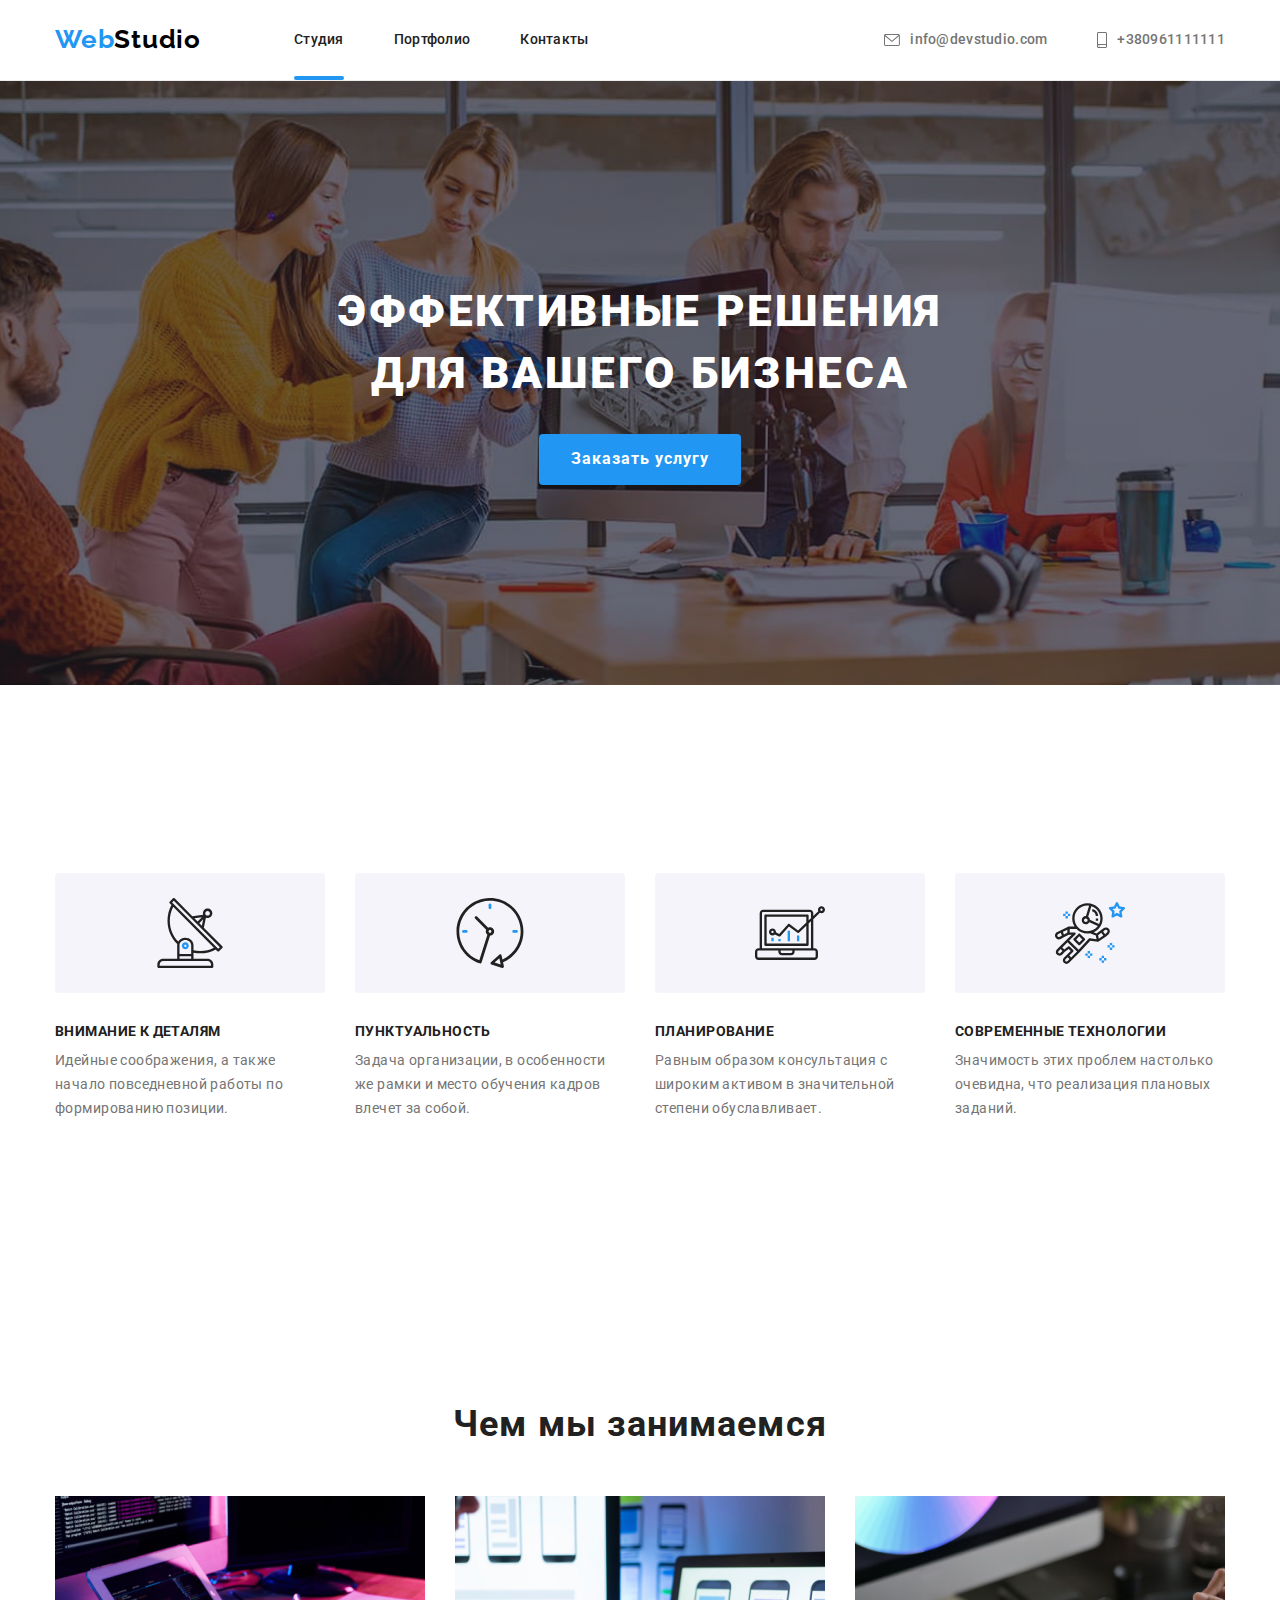
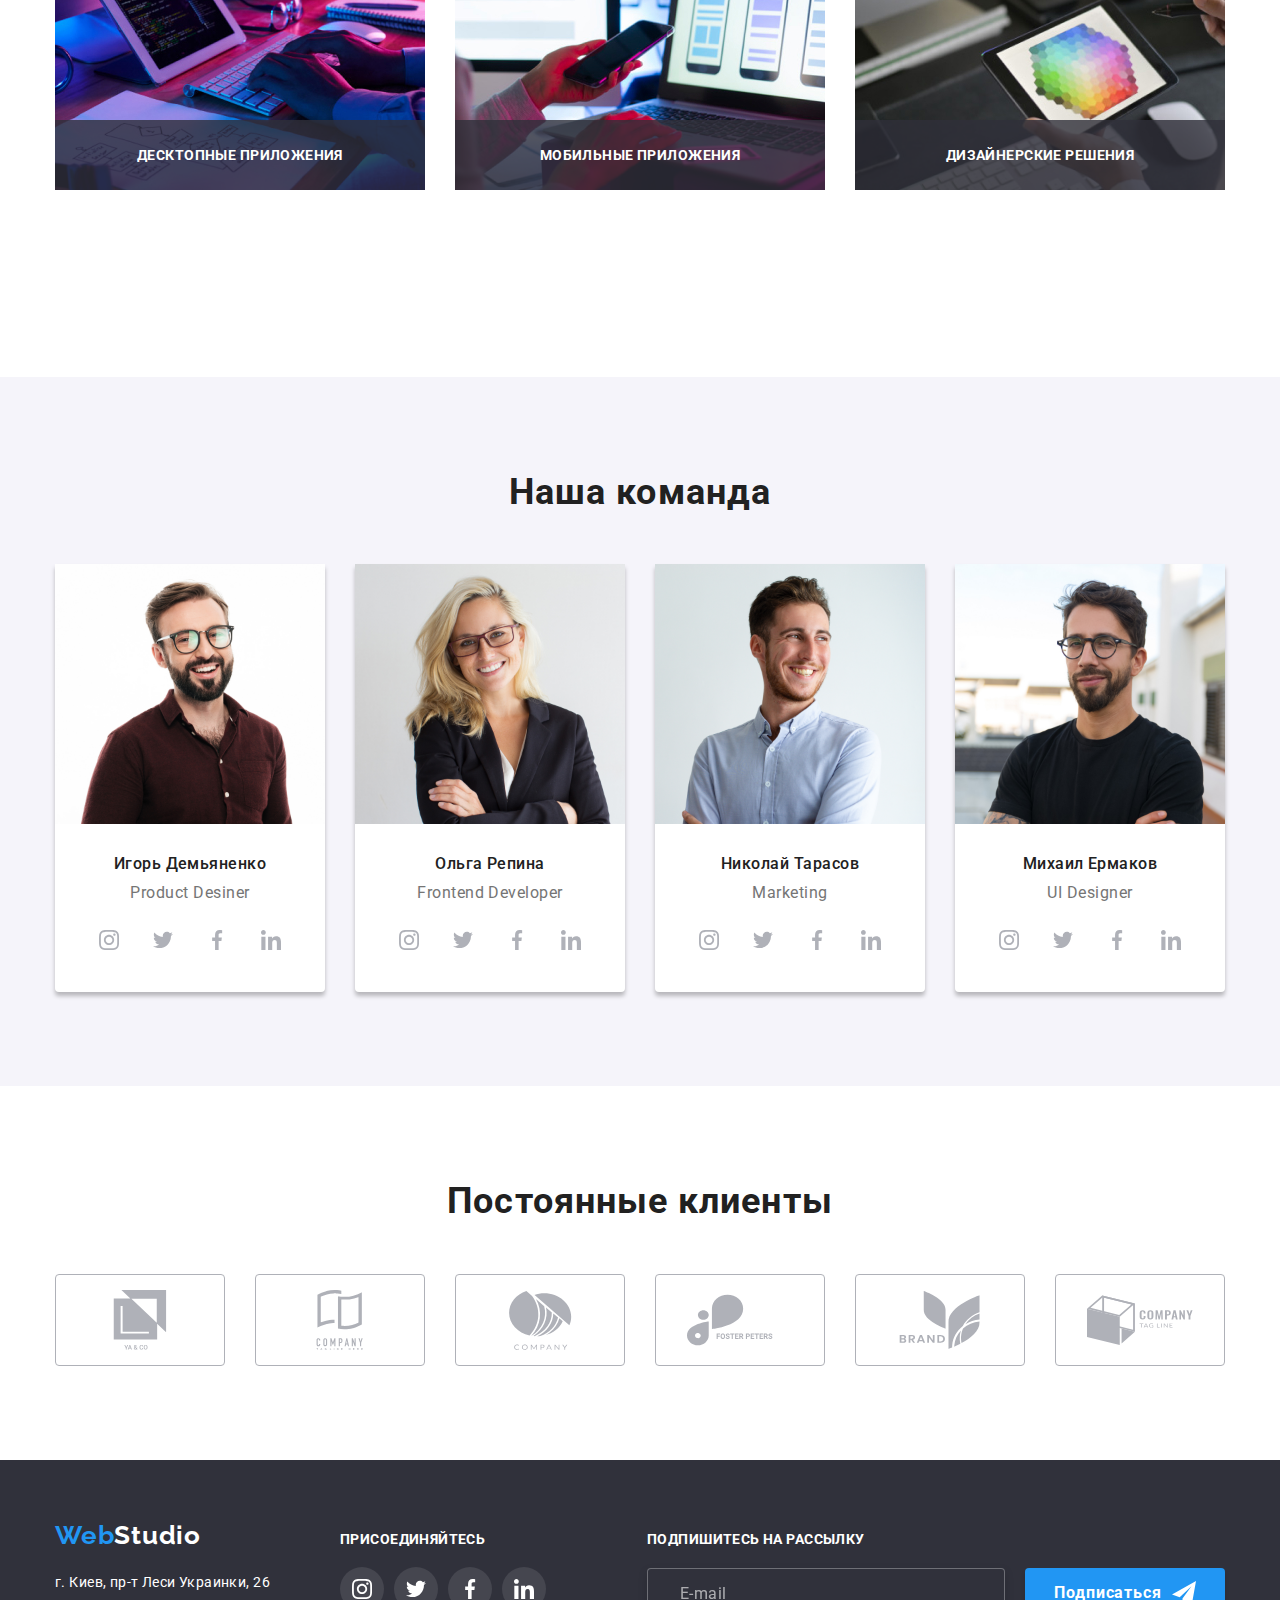
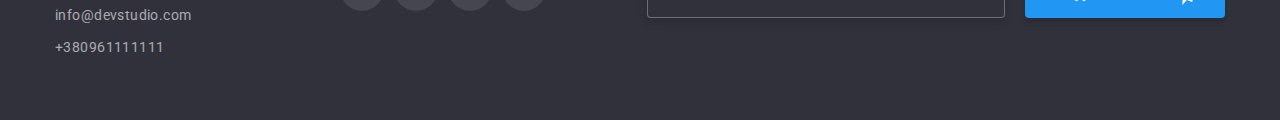
==== commit c9fbcbb4: "correct mistakes" ====
--- a/index.html
+++ b/index.html
@@ -16,13 +16,13 @@
 </head>
 
 <body>
-  <header>
-    <div class="container nav">
+  <header class="header">
+    <div class="container container__header">
       <nav class="navigation">
-        <a class="logo" href="/">Web<span class="logo--dark">Studio</span></a>
+        <a class="logo" href="/">Web<span class="logo__dark">Studio</span></a>
         <ul class="navigation__list">
-          <li class="navigation__item"><a href="./index.html" class="navigation__link "><span
-                class="navigation__link--current">Студия</span></a>
+          <li class="navigation__item"><a href="./index.html"
+              class="navigation__link navigation__link--current">Студия</a>
           </li>
           <li class="navigation__item"><a href="./portfolio.html" class="navigation__link">Портфолио</a></li>
           <li class="navigation__item"><a href="" class="navigation__link">Контакты</a></li>
@@ -31,13 +31,13 @@
       <ul class="auto-nav">
         <li class="navigation__item">
           <a href="mailto:info@devstudio.com" class="auto-nav__link">
-            <svg class="auto-nav__item" width="16" height="12">
+            <svg class="auto-nav__icon" width="16" height="12">
               <use href="images/symbol-defs.svg#icon-envelope"></use>
             </svg>info@devstudio.com</a>
         </li>
         <li class="navigation__item">
           <a href="tel:+380961111111" class="auto-nav__link">
-            <svg class="auto-nav__item" width="10" height="16">
+            <svg class="auto-nav__icon" width="10" height="16">
               <use href="images/symbol-defs.svg#icon-smartphone"></use>
             </svg>+380961111111 </a>
         </li>
@@ -48,7 +48,7 @@
   <main>
     <section class="bar overlay">
       <div class="container">
-        <h1 class="bar--title">
+        <h1 class="bar__title">
           эффективные решения <br />
           для вашего бизнеса
         </h1>
@@ -132,52 +132,53 @@
 
     </section>
 
-    <section class="opportunity section">
+    <section class=" section">
       <!-- Сделать невидимым h2 -->
       <div class="container">
-        <h2 class="opportunity__title--hidden">Заголовок 2</h2>
+        <h2 class="hidden">Заголовок 2</h2>
         <ul class="opportunities">
-          <li class="opportunities__list">
+          <li class="opportunities__item">
             <div class="opportunities__container">
-              <svg class="icon-oppo" width="70" height="70">
+              <svg class="opportunities__icon" width="70" height="70">
+                <!-- chenged oppo-icon on opportunities-icon -->
                 <use href="images/symbol-defs.svg#icon-antenna"></use>
               </svg>
             </div>
             <h3 class="opportunities__title">внимание к деталям</h3>
-            <p class="opportunities__meaning">
+            <p class="opportunities__text">
               Идейные соображения, а также начало повседневной работы по формированию позиции.
             </p>
           </li>
-          <li class="opportunities__list">
+          <li class="opportunities__item">
             <div class="opportunities__container">
-              <svg class="icon-oppo" width="70" height="70">
+              <svg class="opportunities__icon" width="70" height="70">
                 <use href="images/symbol-defs.svg#icon-clock"></use>
               </svg>
             </div>
             <h3 class="opportunities__title">пунктуальность</h3>
-            <p class="opportunities__meaning">
+            <p class="opportunities__text">
               Задача организации, в особенности же рамки и место обучения кадров влечет за собой.
             </p>
           </li>
-          <li class="opportunities__list">
+          <li class="opportunities__item">
             <div class="opportunities__container">
-              <svg class="icon-oppo" width="70" height="70">
+              <svg class="opportunities__icon" width="70" height="70">
                 <use href="images/symbol-defs.svg#icon-diagram"></use>
               </svg>
             </div>
             <h3 class="opportunities__title">планирование</h3>
-            <p class="opportunities__meaning">
+            <p class="opportunities__text">
               Равным образом консультация с широким активом в значительной степени обуславливает.
             </p>
           </li>
-          <li class="opportunities__list">
+          <li class="opportunities__item">
             <div class="opportunities__container">
-              <svg class="icon-oppo" width="70" height="70">
+              <svg class="opportunities__icon" width="70" height="70">
                 <use href="images/symbol-defs.svg#icon-astronaut"></use>
               </svg>
             </div>
             <h3 class="opportunities__title">современные технологии</h3>
-            <p class="opportunities__meaning">
+            <p class="opportunities__text">
               Значимость этих проблем настолько очевидна, что реализация плановых заданий.
             </p>
           </li>
@@ -185,26 +186,26 @@
       </div>
     </section>
 
-    <section class="work-section section--top">
+    <section class="section section--no-padding--top">
       <div class="container">
-        <h2 class="about-name">Чем мы занимаемся</h2>
+        <h2 class="section__title">Чем мы занимаемся</h2>
         <ul class="works">
           <li class="works__item">
             <img src="images/box1.jpg" alt="работа с алгоритмами и структурой  данных" width="370" />
-            <div class="text__box">
-              <p class="works__definition">десктопные приложения</p>
+            <div class="works__box">
+              <p class="works__description">десктопные приложения</p>
             </div>
           </li>
           <li class="works__item">
             <img class="picture" src="images/box2.jpg" alt="разработка мобильных приложений" width="370" />
-            <div class="text__box">
-              <p class="works__definition">мобильные приложения</p>
+            <div class="works__box">
+              <p class="works__description">мобильные приложения</p>
             </div>
           </li>
           <li class="works__item">
             <img class="picture" src="images/box3.jpg" alt="веб-дизайн" width="370" />
-            <div class="text__box">
-              <p class="works__definition">дизайнерские решения</p>
+            <div class="works__box">
+              <p class="works__description">дизайнерские решения</p>
             </div>
 
           </li>
@@ -214,39 +215,39 @@
 
     <section class="section  section--grey-color">
       <div class="container">
-        <h2 class="about-name">Наша команда</h2>
+        <h2 class="section__title">Наша команда</h2>
         <ul class="community">
           <li class="community__item">
             <img src="images/img.jpg" alt="фото Игоря Демьяненко" width="270" />
             <div class="community__container">
               <h3 class="community__title">Игорь Демьяненко</h3>
-              <p lang="en" class="community__position">Product Desiner</p>
+              <p lang="en" class="community__text">Product Desiner</p>
               <div>
                 <ul class="social">
                   <li class="social__item">
                     <a class="social__link " href="https://www.instagram.com/">
-                      <svg class="social__icon--community" width="20" height="20">
+                      <svg class="social__icon" width="20" height="20">
                         <use href="images/symbol-defs.svg#icon-instagram"></use>
                       </svg>
                     </a>
                   </li>
                   <li class="social__item">
                     <a class="social__link" href="" https="//www.twitter.com/">
-                      <svg class="social__icon--community" width="20" height="20">
+                      <svg class="social__icon" width="20" height="20">
                         <use href="images/symbol-defs.svg#icon-twitter"></use>
                       </svg>
                     </a>
                   </li>
                   <li class="social__item">
                     <a class="social__link" href="//www.facebook.com/">
-                      <svg class="social__icon--community" width="20" height="20">
+                      <svg class="social__icon" width="20" height="20">
                         <use href="images/symbol-defs.svg#icon-facebook"></use>
                       </svg>
                     </a>
                   </li>
                   <li class="social__item">
                     <a class="social__link" href="https://www.linkedin.com/">
-                      <svg class="social__icon--community" width="20" height="20">
+                      <svg class="social__icon" width="20" height="20">
                         <use href="images/symbol-defs.svg#icon-linkedin"></use>
                       </svg>
                     </a>
@@ -259,33 +260,33 @@
             <img src="images/img(1).jpg" alt="фото Ольги Репиной" width="270" />
             <div class="community__container">
               <h3 class="community__title">Ольга Репина</h3>
-              <p lang="en" class="community__position">Frontend Developer</p>
+              <p lang="en" class="community__text">Frontend Developer</p>
               <div>
                 <ul class="social">
                   <li class="social__item">
                     <a class="social__link" href="https://www.instagram.com/">
-                      <svg class="social__icon--community" width="20" height="20">
+                      <svg class="social__icon" width="20" height="20">
                         <use href="images/symbol-defs.svg#icon-instagram"></use>
                       </svg>
                     </a>
                   </li>
                   <li class="social__item">
                     <a class="social__link" href="" https="//www.twitter.com/">
-                      <svg class="social__icon--community" width="20" height="20">
+                      <svg class="social__icon" width="20" height="20">
                         <use href="images/symbol-defs.svg#icon-twitter"></use>
                       </svg>
                     </a>
                   </li>
                   <li class="social__item">
                     <a class="social__link" href="//www.facebook.com/">
-                      <svg class="social__icon--community" width="20" height="20">
+                      <svg class="social__icon" width="20" height="20">
                         <use href="images/symbol-defs.svg#icon-facebook"></use>
                       </svg>
                     </a>
                   </li>
                   <li class="social__item">
                     <a class="social__link" href="https://www.linkedin.com/">
-                      <svg class="social__icon--community" width="20" height="20">
+                      <svg class="social__icon" width="20" height="20">
                         <use href="images/symbol-defs.svg#icon-linkedin"></use>
                       </svg>
                     </a>
@@ -298,33 +299,33 @@
             <img src="images/img(2).jpg" alt="фото Николая Тарасова" width="270" />
             <div class="community__container">
               <h3 class="community__title">Николай Тарасов</h3>
-              <p lang="en" class="community__position">Marketing</p>
+              <p lang="en" class="community__text">Marketing</p>
               <div>
                 <ul class="social">
                   <li class="social__item">
                     <a class="social__link" href="https://www.instagram.com/">
-                      <svg class="social__icon--community" width="20" height="20">
+                      <svg class="social__icon" width="20" height="20">
                         <use href="images/symbol-defs.svg#icon-instagram"></use>
                       </svg>
                     </a>
                   </li>
                   <li class="social__item">
                     <a class="social__link" href="" https="//www.twitter.com/">
-                      <svg class="social__icon--community" width="20" height="20">
+                      <svg class="social__icon" width="20" height="20">
                         <use href="images/symbol-defs.svg#icon-twitter"></use>
                       </svg>
                     </a>
                   </li>
                   <li class="social__item">
                     <a class="social__link" href="//www.facebook.com/">
-                      <svg class="social__icon--community" width="20" height="20">
+                      <svg class="social__icon" width="20" height="20">
                         <use href="images/symbol-defs.svg#icon-facebook"></use>
                       </svg>
                     </a>
                   </li>
                   <li class="social__item">
                     <a class="social__link" href="https://www.linkedin.com/">
-                      <svg class="social__icon--community" width="20" height="20">
+                      <svg class="social__icon" width="20" height="20">
                         <use href="images/symbol-defs.svg#icon-linkedin"></use>
                       </svg>
                     </a>
@@ -337,33 +338,33 @@
             <img src="images/img(3).jpg" alt="фото Михаила Ермакова" width="270" />
             <div class="community__container">
               <h3 class="community__title">Михаил Ермаков</h3>
-              <p lang="en" class="community__position">UI Designer</p>
+              <p lang="en" class="community__text">UI Designer</p>
               <div>
                 <ul class="social">
                   <li class="social__item">
                     <a class="social__link" href="https://www.instagram.com/">
-                      <svg class="social__icon--community" width="20" height="20">
+                      <svg class="social__icon" width="20" height="20">
                         <use href="images/symbol-defs.svg#icon-instagram"></use>
                       </svg>
                     </a>
                   </li>
                   <li class="social__item">
                     <a class="social__link" href="" https="//www.twitter.com/">
-                      <svg class="social__icon--community" width="20" height="20">
+                      <svg class="social__icon" width="20" height="20">
                         <use href="images/symbol-defs.svg#icon-twitter"></use>
                       </svg>
                     </a>
                   </li>
                   <li class="social__item">
                     <a class="social__link" href="//www.facebook.com/">
-                      <svg class="social__icon--community" width="20" height="20">
+                      <svg class="social__icon" width="20" height="20">
                         <use href="images/symbol-defs.svg#icon-facebook"></use>
                       </svg>
                     </a>
                   </li>
                   <li class="social__item">
                     <a class="social__link" href="https://www.linkedin.com/">
-                      <svg class="social__icon--community" width="20" height="20">
+                      <svg class="social__icon" width="20" height="20">
                         <use href="images/symbol-defs.svg#icon-linkedin"></use>
                       </svg>
                     </a>
@@ -376,10 +377,10 @@
       </div>
     </section>
 
-    <section class="section__clients">
+    <section class="section">
       <div class="container">
-        <h2 class="about-name">Постоянные клиенты</h2>
-        <ul class="clients__items">
+        <h2 class="section__title">Постоянные клиенты</h2>
+        <ul class="clients">
           <li class="clients__item">
             <a class="clients__link" href="">
               <svg class="clients__icon" width="106" height="60">
@@ -417,7 +418,7 @@
       <div class="baseline">
         <div class="container--footer">
           <div>
-            <a class="logo" href="/">Web<span class="logo--light">Studio</span></a>
+            <a class="logo" href="/">Web<span class="logo__light">Studio</span></a>
             <address>
               <ul class="footer__list">
                 <li class="footer__item">
--- a/css/main.min.css
+++ b/css/main.min.css
@@ -1 +1 @@
-.title__visually-hidden,.checkbox__input,.opportunity__title--hidden{position:absolute;width:1px;height:1px;margin:-1px;border:0;padding:0;white-space:nowrap;-webkit-clip-path:inset(100%);clip-path:inset(100%);clip:rect(0 0 0 0);overflow:hidden}.btn-form,.subscribe-btn,.bar__button{background-color:#2196f3;color:#fff;border:transparent;border-radius:4px;font-weight:700;font-size:16px;line-height:1.9;letter-spacing:.06em;cursor:pointer}.filter-section,.section__clients,.section--grey-color,.opportunities{padding-top:94px;padding-bottom:94px}body{background-color:var(--background-color);font-family:"Roboto",sans-serif}ul{list-style:none;padding-left:0;margin:0}a{text-decoration:none}img{display:block;max-width:100%;height:auto}h1,h2,h3,h4,h5,h6,p{margin:0}.container{width:1200px;padding-left:15px;padding-right:15px;margin-left:auto;margin-right:auto}.header{border-bottom-width:1px;border-bottom-style:solid;border-bottom-color:#ececec}.nav{display:-webkit-box;display:-ms-flexbox;display:flex;-webkit-box-align:center;-ms-flex-align:center;align-items:center}.logo{color:#2196f3;font-family:"Raleway",sans-serif;font-weight:700;font-size:26px;line-height:1.2;letter-spacing:.03em;text-decoration:none}.logo--dark{color:#000}.navigation{display:-webkit-box;display:-ms-flexbox;display:flex;-webkit-box-align:center;-ms-flex-align:center;align-items:center}.navigation__list{list-style:none;display:-webkit-box;display:-ms-flexbox;display:flex;margin-left:93px;padding-left:0;margin-top:0;margin-bottom:0}.navigation__item{margin-left:50px}.navigation__item:first-child{margin-left:0}.navigation__list .navigation__link{position:relative;display:block;padding-top:32px;padding-bottom:32px;color:#212121;font-weight:500;font-size:14px;line-height:1.14;letter-spacing:.02em;text-decoration:none;-webkit-transition:color 250ms cubic-bezier(0.4, 0, 0.2, 1);transition:color 250ms cubic-bezier(0.4, 0, 0.2, 1)}.navigation__list .navigation__link:last-child{margin-right:0}.navigation__list .navigation__link:hover,.navigation__list .navigation__link:focus{color:#2196f3}.auto-nav{display:-webkit-box;display:-ms-flexbox;display:flex;margin-left:auto}.auto-nav__link{display:-webkit-box;display:-ms-flexbox;display:flex;-webkit-box-align:center;-ms-flex-align:center;align-items:center;color:#757575;font-weight:500;font-size:14px;line-height:1.14;letter-spacing:.02em;text-decoration:none;-webkit-transition:color 250ms cubic-bezier(0.4, 0, 0.2, 1);transition:color 250ms cubic-bezier(0.4, 0, 0.2, 1)}.auto-nav .auto-nav__link:hover,.auto-nav .auto-nav__link:focus{color:#2196f3}.auto-nav__item{margin-right:10px;fill:currentColor;-webkit-transition:color 250ms cubic-bezier(0.4, 0, 0.2, 1);transition:color 250ms cubic-bezier(0.4, 0, 0.2, 1)}.auto-nav__item:hover{fill:#2196f3}.navigation__link--current{color:#2196f3}.navigation__link--current::after{position:absolute;left:0;bottom:0;content:"";display:block;width:100%;height:4px;background-color:#2196f3;border-radius:2px;opacity:1;-webkit-transition:opacity 250ms cubic-bezier(0.4, 0, 0.2, 1);transition:opacity 250ms cubic-bezier(0.4, 0, 0.2, 1)}.bar{padding-top:200px;padding-bottom:200px;background-color:#30313b;text-align:center}.overlay{max-width:1600px;margin-left:auto;margin-right:auto;background-image:-webkit-gradient(linear, left top, right top, from(rgba(47, 48, 58, 0.4)), to(rgba(47, 48, 58, 0.4))),url(../images/background-image\(1\).jpg);background-image:linear-gradient(to right, rgba(47, 48, 58, 0.4), rgba(47, 48, 58, 0.4)),url(../images/background-image\(1\).jpg);background-repeat:no-repeat;background-position:center;background-size:cover}.bar--title{color:#fff;margin-bottom:30px;margin-top:0;padding:0;font-weight:900;font-size:44px;line-height:1.4;text-align:center;letter-spacing:.06em;text-transform:uppercase}.bar__button{padding-top:10px;padding-bottom:10px;padding-left:32px;padding-right:32px}.opportunities{display:-webkit-box;display:-ms-flexbox;display:flex}.opportunities__list{margin-right:30px}.opportunities__list:last-child{margin-right:0}.opportunities__container{display:-webkit-box;display:-ms-flexbox;display:flex;-webkit-box-align:center;-ms-flex-align:center;align-items:center;-webkit-box-pack:center;-ms-flex-pack:center;justify-content:center;width:270px;height:120px;background-color:#f5f4fa;margin-bottom:30px;border-radius:4px}.opportunities__title{margin-bottom:10px;color:#212121;font-weight:700;font-size:14px;line-height:1.2;letter-spacing:.03em;text-transform:uppercase}.opportunities__meaning{color:#757575;font-weight:400;font-size:14px;line-height:1.7;letter-spacing:.03em}.work-section{margin-bottom:93px;margin-top:0}.about-name{padding:0;margin:0;margin-bottom:50px;color:#212121;font-weight:700;font-size:36px;line-height:1.2;text-align:center;letter-spacing:.03em}.works{display:-webkit-box;display:-ms-flexbox;display:flex;-webkit-box-pack:justify;-ms-flex-pack:justify;justify-content:space-between}.works__item{position:relative;margin-left:30px}.works__item:first-child{margin-left:0}.text__box{position:absolute;bottom:0;left:0;width:100%;height:70px;display:-webkit-box;display:-ms-flexbox;display:flex;-webkit-box-align:center;-ms-flex-align:center;align-items:center;-webkit-box-pack:center;-ms-flex-pack:center;justify-content:center;color:#fff;background-color:rgba(47,48,58,.8)}.works__definition{font-weight:700;font-size:14px;line-height:1.1428571429;text-align:center;letter-spacing:.03em;text-transform:uppercase}.section--grey-color{background-color:#f5f4fa}.community__item{background-color:#fff;margin-left:30px;width:270;-webkit-box-shadow:0px 4px 4px rgba(0,0,0,.25);box-shadow:0px 4px 4px rgba(0,0,0,.25);border-radius:0px 0px 4px 4px}.community__item:first-child{margin-left:0}.community{display:-webkit-box;display:-ms-flexbox;display:flex}.community__container{padding-top:30px;padding-bottom:30px}.community__title{margin-bottom:10px;color:#212121;font-weight:500;font-size:16px;line-height:1.2;text-align:center;letter-spacing:.03em}.community__position{margin-bottom:16px;color:#757575;font-weight:400;font-size:16px;line-height:1.2;text-align:center;letter-spacing:.03em}.social__icon--community{fill:#afb1b8;-webkit-transition:fill 250ms cubic-bezier(0.4, 0, 0.2, 1);transition:fill 250ms cubic-bezier(0.4, 0, 0.2, 1)}.social__link{display:-webkit-box;display:-ms-flexbox;display:flex;-webkit-box-pack:center;-ms-flex-pack:center;justify-content:center;-webkit-box-align:center;-ms-flex-align:center;align-items:center;border-radius:50%;width:100%;height:100%;-webkit-transition:background-color 250ms cubic-bezier(0.4, 0, 0.2, 1);transition:background-color 250ms cubic-bezier(0.4, 0, 0.2, 1)}.social__link:hover .social__icon--community,.social__link:focus .social__icon--community{fill:#fff}.social__link:hover,.social__link:focus{background-color:#2196f3}.social__icon--community{fill:#afb1b8;-webkit-transition:fill 250ms cubic-bezier(0.4, 0, 0.2, 1);transition:fill 250ms cubic-bezier(0.4, 0, 0.2, 1)}.social{display:-webkit-box;display:-ms-flexbox;display:flex;-webkit-box-pack:center;-ms-flex-pack:center;justify-content:center}.social__link{width:44px;height:44px;border-radius:50%;background-color:rgba(255,255,255,.1)}.social__item{margin-right:10px}.social__item:last-child{margin-right:0}.clients__items{display:-webkit-box;display:-ms-flexbox;display:flex}.clients__link{width:100%;height:100%;display:-webkit-box;display:-ms-flexbox;display:flex;-webkit-box-align:center;-ms-flex-align:center;align-items:center;-webkit-box-pack:center;-ms-flex-pack:center;justify-content:center;border:1px solid #afb1b8;border-radius:4px;-webkit-transition:border-color 250ms cubic-bezier(0.4, 0, 0.2, 1);transition:border-color 250ms cubic-bezier(0.4, 0, 0.2, 1)}.clients__link:hover,.clients__link:focus{border-color:#2196f3}.clients__item{display:-webkit-box;display:-ms-flexbox;display:flex;-webkit-box-pack:center;-ms-flex-pack:center;justify-content:center;margin-right:30px;width:170px;height:92px}.clients__item:last-child{margin-right:0}.clients__icon{fill:#afb1b8;-webkit-transition:fill 250ms cubic-bezier(0.4, 0, 0.2, 1);transition:fill 250ms cubic-bezier(0.4, 0, 0.2, 1)}.clients__link:hover .clients__icon,.clients__link:focus .clients__icon{fill:#2196f3}.footer{background-color:#30313b;padding-top:60px;padding-bottom:60px}.baseline{display:-webkit-box;display:-ms-flexbox;display:flex;-webkit-box-align:baseline;-ms-flex-align:baseline;align-items:baseline;-webkit-box-pack:justify;-ms-flex-pack:justify;justify-content:space-between}.container--footer{display:-webkit-box;display:-ms-flexbox;display:flex;-webkit-box-align:baseline;-ms-flex-align:baseline;align-items:baseline}.logo--light{color:#fff}.footer__list{margin-top:20px}.footer__link{color:rgba(255,255,255,.6);font-style:normal;font-weight:400;font-size:14px;line-height:1.7;letter-spacing:.03em;text-decoration:none;-webkit-transition:color 250ms cubic-bezier(0.4, 0, 0.2, 1);transition:color 250ms cubic-bezier(0.4, 0, 0.2, 1)}.footer__link:hover,.footer__link:focus{color:#2196f3}.footer__item{margin-bottom:9px}.footer__item:last-child{margin-bottom:0}.address{color:#fff;font-style:normal;font-weight:400;font-size:14px;line-height:1.7;letter-spacing:.03em;text-decoration:none;-webkit-transition:color 250ms cubic-bezier(0.4, 0, 0.2, 1);transition:color 250ms cubic-bezier(0.4, 0, 0.2, 1)}.address:hover,.address:focus{color:#2196f3}.social__text{font-weight:700;font-size:14px;line-height:1.1428571429;letter-spacing:.03em;color:#fff;text-transform:uppercase;margin-bottom:20px}.social__icon--footer{fill:#fff}.social-container{margin-left:70px}.container--subscribe{display:-webkit-box;display:-ms-flexbox;display:flex}.form__subscribe input{display:-webkit-box;display:-ms-flexbox;display:flex;-webkit-box-orient:vertical;-webkit-box-direction:normal;-ms-flex-direction:column;flex-direction:column;width:358px;height:50px;border:1px solid rgba(255,255,255,.3);-webkit-filter:drop-shadow(0px 4px 4px rgba(0, 0, 0, 0.15));filter:drop-shadow(0px 4px 4px rgba(0, 0, 0, 0.15));border-radius:4px;background-color:#30313b;margin-right:12px;color:var(--primary-white-color-60);padding-left:16px}.form__subscribe input::-webkit-input-placeholder{padding-left:16px;font-weight:400;font-size:16px;line-height:1.25;letter-spacing:.03em;color:rgba(255,255,255,.6)}.form__subscribe input::-moz-placeholder{padding-left:16px;font-weight:400;font-size:16px;line-height:1.25;letter-spacing:.03em;color:rgba(255,255,255,.6)}.form__subscribe input:-ms-input-placeholder{padding-left:16px;font-weight:400;font-size:16px;line-height:1.25;letter-spacing:.03em;color:rgba(255,255,255,.6)}.form__subscribe input::-ms-input-placeholder{padding-left:16px;font-weight:400;font-size:16px;line-height:1.25;letter-spacing:.03em;color:rgba(255,255,255,.6)}.form__subscribe input::placeholder{padding-left:16px;font-weight:400;font-size:16px;line-height:1.25;letter-spacing:.03em;color:rgba(255,255,255,.6)}.subscribe-btn{display:-webkit-box;display:-ms-flexbox;display:flex;-webkit-box-pack:center;-ms-flex-pack:center;justify-content:center;-webkit-box-align:center;-ms-flex-align:center;align-items:center;text-align:center;min-width:200px;height:50px;-webkit-box-shadow:0px 4px 4px rgba(0,0,0,.15);box-shadow:0px 4px 4px rgba(0,0,0,.15)}.button-input{display:-webkit-box;display:-ms-flexbox;display:flex;-webkit-box-align:end;-ms-flex-align:end;align-items:end;margin-top:20px}.icon-send{margin-left:10px;fill:currentColor}.backdrop{position:fixed;top:0;left:0;width:100%;height:100%;background-color:rgba(0,0,0,.2);z-index:1;opacity:1;visibility:visible;-webkit-transition:opacity 250ms cubic-bezier(0.4, 0, 0.2, 1),visibility 250ms cubic-bezier(0.4, 0, 0.2, 1);transition:opacity 250ms cubic-bezier(0.4, 0, 0.2, 1),visibility 250ms cubic-bezier(0.4, 0, 0.2, 1)}.is-hidden{opacity:0;pointer-events:none;visibility:hidden}.modal{padding:40px;position:absolute;top:50%;left:50%;-webkit-transform:translate(-50%, -50%);transform:translate(-50%, -50%);width:528px;height:581px;background-color:#fff;-webkit-box-shadow:0px 1px 3px rgba(0,0,0,.12),0px 1px 1px rgba(0,0,0,.14),0px 2px 1px rgba(0,0,0,.2);box-shadow:0px 1px 3px rgba(0,0,0,.12),0px 1px 1px rgba(0,0,0,.14),0px 2px 1px rgba(0,0,0,.2);border-radius:4px;opacity:1}.modal__button{position:absolute;top:8px;right:8px;width:30px;height:30px;border-radius:50%;background-color:#fff;border:1px solid rgba(0,0,0,.1);cursor:pointer}.modal__vector{fill:#000;-webkit-transition:fill 250ms cubic-bezier(0.4, 0, 0.2, 1);transition:fill 250ms cubic-bezier(0.4, 0, 0.2, 1)}.modal__vector:focus,.modal__vector:hover{fill:#2196f3}.container--subscribe{display:-webkit-box;display:-ms-flexbox;display:flex}.form__subscribe input{display:-webkit-box;display:-ms-flexbox;display:flex;-webkit-box-orient:vertical;-webkit-box-direction:normal;-ms-flex-direction:column;flex-direction:column;width:358px;height:50px;border:1px solid rgba(255,255,255,.3);-webkit-filter:drop-shadow(0px 4px 4px rgba(0, 0, 0, 0.15));filter:drop-shadow(0px 4px 4px rgba(0, 0, 0, 0.15));border-radius:4px;background-color:#30313b;margin-right:20px;color:rgba(255,255,255,.6);padding-left:16px}.form__subscribe input::-webkit-input-placeholder{padding-left:16px;font-weight:400;font-size:16px;line-height:1.25;letter-spacing:.03em;color:rgba(255,255,255,.6)}.form__subscribe input::-moz-placeholder{padding-left:16px;font-weight:400;font-size:16px;line-height:1.25;letter-spacing:.03em;color:rgba(255,255,255,.6)}.form__subscribe input:-ms-input-placeholder{padding-left:16px;font-weight:400;font-size:16px;line-height:1.25;letter-spacing:.03em;color:rgba(255,255,255,.6)}.form__subscribe input::-ms-input-placeholder{padding-left:16px;font-weight:400;font-size:16px;line-height:1.25;letter-spacing:.03em;color:rgba(255,255,255,.6)}.form__subscribe input::placeholder{padding-left:16px;font-weight:400;font-size:16px;line-height:1.25;letter-spacing:.03em;color:rgba(255,255,255,.6)}.subscribe-btn{display:-webkit-box;display:-ms-flexbox;display:flex;-webkit-box-pack:center;-ms-flex-pack:center;justify-content:center;-webkit-box-align:center;-ms-flex-align:center;align-items:center;text-align:center;background-color:#2196f3;color:#fff;border:transparent;border-radius:4px;-webkit-box-shadow:0px 4px 4px rgba(0,0,0,.15);box-shadow:0px 4px 4px rgba(0,0,0,.15);min-width:200px;height:50px;cursor:pointer;font-weight:700;font-size:16px;line-height:1.87;letter-spacing:.06em}.button-input{display:-webkit-box;display:-ms-flexbox;display:flex;-webkit-box-align:end;-ms-flex-align:end;align-items:end;margin-top:20px}.icon-send{margin-left:10px;fill:currentColor}.form{display:-webkit-box;display:-ms-flexbox;display:flex;-webkit-box-orient:vertical;-webkit-box-direction:normal;-ms-flex-direction:column;flex-direction:column}.form__text{font-weight:700;font-size:20px;line-height:1.15;text-align:center;letter-spacing:.03em;color:#212121}.form__list{margin-top:12px;display:-webkit-box;display:-ms-flexbox;display:flex;-webkit-box-orient:vertical;-webkit-box-direction:normal;-ms-flex-direction:column;flex-direction:column}.form__label{display:-webkit-box;display:-ms-flexbox;display:flex;-webkit-box-orient:vertical;-webkit-box-direction:normal;-ms-flex-direction:column;flex-direction:column;-webkit-box-align:start;-ms-flex-align:start;align-items:flex-start;margin-bottom:4px;font-weight:400;font-size:12px;line-height:1.1666666667;letter-spacing:.01em;color:#757575}.form__item+.form__item{margin-top:10px}.form__box{position:relative;width:100%;margin-top:4px}.form__input{display:block;width:100%;padding-left:42px;height:40px;border:1px solid rgba(33,33,33,.2);border-radius:4px;font-weight:400;font-size:14px;line-height:1.1666666667;letter-spacing:.03em;color:#757575;outline:none;-webkit-transition:border 250ms cubic-bezier(0.4, 0, 0.2, 1);transition:border 250ms cubic-bezier(0.4, 0, 0.2, 1)}.form__input:hover+.form__icon,.form__input:focus+.form__icon{fill:var #2196f3}.form__input:focus,.form__input:hover{border:1px solid #2196f3}.form__icon{position:absolute;-webkit-transform:translateY(-50%);transform:translateY(-50%);top:50%;left:14px;-webkit-transition:fill 250ms cubic-bezier(0.4, 0, 0.2, 1);transition:fill 250ms cubic-bezier(0.4, 0, 0.2, 1)}.form__textarea{width:100%;height:120px;border:1px solid rgba(33,33,33,.2);border-radius:4px;padding:12px 16px;font-weight:400;font-size:14px;line-height:1.1666666667;letter-spacing:.03em;color:#757575;outline:none;-webkit-transition:border 250ms cubic-bezier(0.4, 0, 0.2, 1);transition:border 250ms cubic-bezier(0.4, 0, 0.2, 1)}.form__textarea:hover,.form__textarea:focus{border:1px solid #2196f3}.form__textarea::-webkit-input-placeholder{font-weight:400;font-size:12px;line-height:1.1666666667;letter-spacing:.01em;color:rgba(117,117,117,.5)}.form__textarea::-moz-placeholder{font-weight:400;font-size:12px;line-height:1.1666666667;letter-spacing:.01em;color:rgba(117,117,117,.5)}.form__textarea:-ms-input-placeholder{font-weight:400;font-size:12px;line-height:1.1666666667;letter-spacing:.01em;color:rgba(117,117,117,.5)}.form__textarea::-ms-input-placeholder{font-weight:400;font-size:12px;line-height:1.1666666667;letter-spacing:.01em;color:rgba(117,117,117,.5)}.form__textarea::placeholder{font-weight:400;font-size:12px;line-height:1.1666666667;letter-spacing:.01em;color:rgba(117,117,117,.5)}.form__comment{display:-webkit-box;display:-ms-flexbox;display:flex;-webkit-box-orient:vertical;-webkit-box-direction:normal;-ms-flex-direction:column;flex-direction:column;-webkit-box-align:start;-ms-flex-align:start;align-items:flex-start;margin-top:10px}.checkbox{margin-top:20px}.checkbox__label{display:-webkit-box;display:-ms-flexbox;display:flex;-webkit-box-pack:center;-ms-flex-pack:center;justify-content:center;-webkit-box-align:center;-ms-flex-align:center;align-items:center;font-weight:400;font-size:14px;line-height:1.7142857143;letter-spacing:.03em;color:#757575}.checkbox__agreement{font-weight:400;font-size:14px;line-height:1.7142857143;letter-spacing:.03em;-webkit-text-decoration-line:underline;text-decoration-line:underline;color:#2196f3;margin-left:4px}.btn-form{padding:10px 55px;margin-top:30px;margin-left:auto;margin-right:auto;text-align:center;-webkit-box-shadow:0px 1px 3px rgba(0,0,0,.12),0px 1px 1px rgba(0,0,0,.14),0px 2px 1px rgba(0,0,0,.2);box-shadow:0px 1px 3px rgba(0,0,0,.12),0px 1px 1px rgba(0,0,0,.14),0px 2px 1px rgba(0,0,0,.2);-webkit-transition:background-color 250ms cubic-bezier(0.4, 0, 0.2, 1);transition:background-color 250ms cubic-bezier(0.4, 0, 0.2, 1)}.btn-form:focus,.btn-form:hover{background-color:#188ce8}.checkbox-box{position:relative}.checkbox__icon--checked{border:2px solid #212121;border-radius:4px;fill:transparent;display:-webkit-box;display:-ms-flexbox;display:flex;-webkit-box-pack:center;-ms-flex-pack:center;justify-content:center;-webkit-box-align:center;-ms-flex-align:center;align-items:center}.checkbox__policy{margin-left:9px}.checkbox__input:checked+.checkbox__icon--checked{background-color:#2196f3;border-color:#2196f3;fill:#fff}.checkbox__input:focus-visible+.checkbox__icon--checked{border-color:#2196f3}.buttons{display:-webkit-box;display:-ms-flexbox;display:flex;-webkit-box-pack:center;-ms-flex-pack:center;justify-content:center;margin-bottom:50px}.button{display:inline-block;padding-left:22px;padding-right:22px;padding-top:6px;padding-bottom:6px;min-width:73px;color:#212121;background-color:#f5f4fa;border:transparent;cursor:pointer;border-radius:4px;font-weight:500;font-size:16px;line-height:1.65;letter-spacing:.03em;text-align:center;border:none;-webkit-transition:background-color 250ms cubic-bezier(0.4, 0, 0.2, 1),color 250ms cubic-bezier(0.4, 0, 0.2, 1),-webkit-box-shadow 250ms cubic-bezier(0.4, 0, 0.2, 1);transition:background-color 250ms cubic-bezier(0.4, 0, 0.2, 1),color 250ms cubic-bezier(0.4, 0, 0.2, 1),-webkit-box-shadow 250ms cubic-bezier(0.4, 0, 0.2, 1);transition:background-color 250ms cubic-bezier(0.4, 0, 0.2, 1),color 250ms cubic-bezier(0.4, 0, 0.2, 1),box-shadow 250ms cubic-bezier(0.4, 0, 0.2, 1);transition:background-color 250ms cubic-bezier(0.4, 0, 0.2, 1),color 250ms cubic-bezier(0.4, 0, 0.2, 1),box-shadow 250ms cubic-bezier(0.4, 0, 0.2, 1),-webkit-box-shadow 250ms cubic-bezier(0.4, 0, 0.2, 1)}.buttons .button:hover,.buttons .button:focus{background-color:#2196f3;color:#fff;-webkit-box-shadow:0px 4px 4px rgba(0,0,0,.25);box-shadow:0px 4px 4px rgba(0,0,0,.25)}.buttons__item{margin-right:8px}.buttons__item:last-child{margin-right:0}.samples{display:-webkit-box;display:-ms-flexbox;display:flex;-ms-flex-wrap:wrap;flex-wrap:wrap;margin:-15px}.buttons__item{margin-right:8px}.buttons__item:last-child{margin-right:0}.samples__item{width:370px;margin-top:15px;margin-left:15px;margin-right:15px;margin-bottom:15px}.sample__link{display:block;-webkit-transition:-webkit-box-shadow 250ms cubic-bezier(0.4, 0, 0.2, 1);transition:-webkit-box-shadow 250ms cubic-bezier(0.4, 0, 0.2, 1);transition:box-shadow 250ms cubic-bezier(0.4, 0, 0.2, 1);transition:box-shadow 250ms cubic-bezier(0.4, 0, 0.2, 1), -webkit-box-shadow 250ms cubic-bezier(0.4, 0, 0.2, 1)}.sample__link:hover,.sample__link:focus{-webkit-box-shadow:0px 4px 4px rgba(0,0,0,.25);box-shadow:0px 4px 4px rgba(0,0,0,.25)}.item:nth-child(n+6){margin-bottom:0}.project__title{margin:0;color:#212121;font-weight:700;font-size:18px;line-height:2;letter-spacing:.06em}.project__type{margin:0;margin-top:4px;color:#757575;font-weight:400;font-size:16px;line-height:1.9;letter-spacing:.03em}.samples__thumb{position:relative;overflow:hidden}.samples__thumb::before{display:inline-block;content:"";position:absolute;top:0;left:0;width:100%;height:100%;background-color:rgba(33,150,243,.9);opacity:1;-webkit-transform:translateY(100%);transform:translateY(100%);-webkit-transition:-webkit-transform 250ms cubic-bezier(0.4, 0, 0.2, 1);transition:-webkit-transform 250ms cubic-bezier(0.4, 0, 0.2, 1);transition:transform 250ms cubic-bezier(0.4, 0, 0.2, 1);transition:transform 250ms cubic-bezier(0.4, 0, 0.2, 1), -webkit-transform 250ms cubic-bezier(0.4, 0, 0.2, 1)}.sample__link:hover .samples__thumb::before,.sample__link:focus .samples__thumb::before{-webkit-transform:translateY(0);transform:translateY(0);opacity:1}.sample__link:hover .samples__text,.sample__link:focus .samples__text{-webkit-transform:translateY(0);transform:translateY(0);opacity:1}.samples__text{position:absolute;width:100%;height:100%;padding:63px 24px;top:0;left:0;-webkit-transform:translateY(100%);transform:translateY(100%);font-weight:400;font-size:18px;line-height:1.56;letter-spacing:.03em;color:#fff;-webkit-transition:-webkit-transform 250ms cubic-bezier(0.4, 0, 0.2, 1);transition:-webkit-transform 250ms cubic-bezier(0.4, 0, 0.2, 1);transition:transform 250ms cubic-bezier(0.4, 0, 0.2, 1);transition:transform 250ms cubic-bezier(0.4, 0, 0.2, 1), -webkit-transform 250ms cubic-bezier(0.4, 0, 0.2, 1);opacity:1}.border{border:1px solid #eee;padding-right:24px;padding-left:24px;padding-top:20px;padding-bottom:20px}/*# sourceMappingURL=main.min.css.map */+.checkbox__input,.hidden{position:absolute;width:1px;height:1px;margin:-1px;border:0;padding:0;white-space:nowrap;-webkit-clip-path:inset(100%);clip-path:inset(100%);clip:rect(0 0 0 0);overflow:hidden}.btn-form,.subscribe-btn,.bar__button{background-color:#2196f3;color:#fff;border:transparent;border-radius:4px;font-weight:700;font-size:16px;line-height:1.9;letter-spacing:.06em;cursor:pointer}.section--filter,.section,.section--grey-color,.opportunities{padding-top:94px;padding-bottom:94px}body{background-color:var(--background-color);font-family:"Roboto",sans-serif}ul{list-style:none;padding-left:0;margin:0}a{text-decoration:none}img{display:block;max-width:100%;height:auto}h1,h2,h3,h4,h5,h6,p{margin:0}.container{width:1200px;padding-left:15px;padding-right:15px;margin-left:auto;margin-right:auto}.header{border-bottom-width:1px;border-bottom-style:solid;border-bottom-color:#ececec}.container__header{display:-webkit-box;display:-ms-flexbox;display:flex;-webkit-box-align:center;-ms-flex-align:center;align-items:center}.logo{color:#2196f3;font-family:"Raleway",sans-serif;font-weight:700;font-size:26px;line-height:1.2;letter-spacing:.03em;text-decoration:none}.logo__dark{color:#000}.navigation{display:-webkit-box;display:-ms-flexbox;display:flex;-webkit-box-align:center;-ms-flex-align:center;align-items:center}.navigation__list{list-style:none;display:-webkit-box;display:-ms-flexbox;display:flex;margin-left:93px;padding-left:0;margin-top:0;margin-bottom:0}.navigation__item{margin-left:50px}.navigation__item:first-child{margin-left:0}.navigation__list .navigation__link{position:relative;display:block;padding-top:32px;padding-bottom:32px;color:#212121;font-weight:500;font-size:14px;line-height:1.14;letter-spacing:.02em;text-decoration:none;-webkit-transition:color 250ms cubic-bezier(0.4, 0, 0.2, 1);transition:color 250ms cubic-bezier(0.4, 0, 0.2, 1)}.navigation__list .navigation__link:last-child{margin-right:0}.navigation__list .navigation__link:hover,.navigation__list .navigation__link:focus{color:#2196f3}.auto-nav{display:-webkit-box;display:-ms-flexbox;display:flex;margin-left:auto}.auto-nav__link{display:-webkit-box;display:-ms-flexbox;display:flex;-webkit-box-align:center;-ms-flex-align:center;align-items:center;color:#757575;font-weight:500;font-size:14px;line-height:1.14;letter-spacing:.02em;text-decoration:none;-webkit-transition:color 250ms cubic-bezier(0.4, 0, 0.2, 1);transition:color 250ms cubic-bezier(0.4, 0, 0.2, 1)}.auto-nav .auto-nav__link:hover,.auto-nav .auto-nav__link:focus{color:#2196f3}.auto-nav__icon{margin-right:10px;fill:currentColor;-webkit-transition:color 250ms cubic-bezier(0.4, 0, 0.2, 1);transition:color 250ms cubic-bezier(0.4, 0, 0.2, 1)}.auto-nav__icon:hover{fill:#2196f3}.navigation__link--current{color:#2196f3}.navigation__link--current::after{position:absolute;left:0;bottom:0;content:"";display:block;width:100%;height:4px;background-color:#2196f3;border-radius:2px;opacity:1;-webkit-transition:opacity 250ms cubic-bezier(0.4, 0, 0.2, 1);transition:opacity 250ms cubic-bezier(0.4, 0, 0.2, 1)}.bar{padding-top:200px;padding-bottom:200px;background-color:#30313b;text-align:center}.overlay{max-width:1600px;margin-left:auto;margin-right:auto;background-image:-webkit-gradient(linear, left top, right top, from(rgba(47, 48, 58, 0.4)), to(rgba(47, 48, 58, 0.4))),url(../images/background-image\(1\).jpg);background-image:linear-gradient(to right, rgba(47, 48, 58, 0.4), rgba(47, 48, 58, 0.4)),url(../images/background-image\(1\).jpg);background-repeat:no-repeat;background-position:center;background-size:cover}.bar__title{color:#fff;margin-bottom:30px;margin-top:0;padding:0;font-weight:900;font-size:44px;line-height:1.4;text-align:center;letter-spacing:.06em;text-transform:uppercase}.bar__button{padding-top:10px;padding-bottom:10px;padding-left:32px;padding-right:32px}.opportunities{display:-webkit-box;display:-ms-flexbox;display:flex}.opportunities__item{margin-right:30px}.opportunities__item:last-child{margin-right:0}.opportunities__container{display:-webkit-box;display:-ms-flexbox;display:flex;-webkit-box-align:center;-ms-flex-align:center;align-items:center;-webkit-box-pack:center;-ms-flex-pack:center;justify-content:center;width:270px;height:120px;background-color:#f5f4fa;margin-bottom:30px;border-radius:4px}.opportunities__title{margin-bottom:10px;color:#212121;font-weight:700;font-size:14px;line-height:1.2;letter-spacing:.03em;text-transform:uppercase}.opportunities__text{color:#757575;font-weight:400;font-size:14px;line-height:1.7;letter-spacing:.03em}.section--no-padding--top{margin-bottom:93px;margin-top:0}.section__title{padding:0;margin:0;margin-bottom:50px;color:#212121;font-weight:700;font-size:36px;line-height:1.2;text-align:center;letter-spacing:.03em}.works{display:-webkit-box;display:-ms-flexbox;display:flex;-webkit-box-pack:justify;-ms-flex-pack:justify;justify-content:space-between}.works__item{position:relative;margin-left:30px}.works__item:first-child{margin-left:0}.works__box{position:absolute;bottom:0;left:0;width:100%;height:70px;display:-webkit-box;display:-ms-flexbox;display:flex;-webkit-box-align:center;-ms-flex-align:center;align-items:center;-webkit-box-pack:center;-ms-flex-pack:center;justify-content:center;color:#fff;background-color:rgba(47,48,58,.8)}.works__description{font-weight:700;font-size:14px;line-height:1.1428571429;text-align:center;letter-spacing:.03em;text-transform:uppercase}.section--grey-color{background-color:#f5f4fa}.community__item{background-color:#fff;margin-left:30px;width:270;-webkit-box-shadow:0px 4px 4px rgba(0,0,0,.25);box-shadow:0px 4px 4px rgba(0,0,0,.25);border-radius:0px 0px 4px 4px}.community__item:first-child{margin-left:0}.community{display:-webkit-box;display:-ms-flexbox;display:flex}.community__container{padding-top:30px;padding-bottom:30px}.community__title{margin-bottom:10px;color:#212121;font-weight:500;font-size:16px;line-height:1.2;text-align:center;letter-spacing:.03em}.community__text{margin-bottom:16px;color:#757575;font-weight:400;font-size:16px;line-height:1.2;text-align:center;letter-spacing:.03em}.social__icon{fill:#afb1b8;-webkit-transition:fill 250ms cubic-bezier(0.4, 0, 0.2, 1);transition:fill 250ms cubic-bezier(0.4, 0, 0.2, 1)}.social__link{display:-webkit-box;display:-ms-flexbox;display:flex;-webkit-box-pack:center;-ms-flex-pack:center;justify-content:center;-webkit-box-align:center;-ms-flex-align:center;align-items:center;border-radius:50%;width:100%;height:100%;-webkit-transition:background-color 250ms cubic-bezier(0.4, 0, 0.2, 1);transition:background-color 250ms cubic-bezier(0.4, 0, 0.2, 1)}.social__link:hover .social__icon,.social__link:focus .social__icon{fill:#fff}.social__link:hover,.social__link:focus{background-color:#2196f3}.social__icon{fill:#afb1b8;-webkit-transition:fill 250ms cubic-bezier(0.4, 0, 0.2, 1);transition:fill 250ms cubic-bezier(0.4, 0, 0.2, 1)}.social{display:-webkit-box;display:-ms-flexbox;display:flex;-webkit-box-pack:center;-ms-flex-pack:center;justify-content:center}.social__link{width:44px;height:44px;border-radius:50%;background-color:rgba(255,255,255,.1)}.social__item{margin-right:10px}.social__item:last-child{margin-right:0}.clients{display:-webkit-box;display:-ms-flexbox;display:flex}.clients__link{width:100%;height:100%;display:-webkit-box;display:-ms-flexbox;display:flex;-webkit-box-align:center;-ms-flex-align:center;align-items:center;-webkit-box-pack:center;-ms-flex-pack:center;justify-content:center;border:1px solid #afb1b8;border-radius:4px;-webkit-transition:border-color 250ms cubic-bezier(0.4, 0, 0.2, 1);transition:border-color 250ms cubic-bezier(0.4, 0, 0.2, 1)}.clients__link:hover,.clients__link:focus{border-color:#2196f3}.clients__item{display:-webkit-box;display:-ms-flexbox;display:flex;-webkit-box-pack:center;-ms-flex-pack:center;justify-content:center;margin-right:30px;width:170px;height:92px}.clients__item:last-child{margin-right:0}.clients__icon{fill:#afb1b8;-webkit-transition:fill 250ms cubic-bezier(0.4, 0, 0.2, 1);transition:fill 250ms cubic-bezier(0.4, 0, 0.2, 1)}.clients__link:hover .clients__icon,.clients__link:focus .clients__icon{fill:#2196f3}.footer{background-color:#30313b;padding-top:60px;padding-bottom:60px}.baseline{display:-webkit-box;display:-ms-flexbox;display:flex;-webkit-box-align:baseline;-ms-flex-align:baseline;align-items:baseline;-webkit-box-pack:justify;-ms-flex-pack:justify;justify-content:space-between}.container--footer{display:-webkit-box;display:-ms-flexbox;display:flex;-webkit-box-align:baseline;-ms-flex-align:baseline;align-items:baseline}.logo__light{color:#fff}.footer__list{margin-top:20px}.footer__link{color:rgba(255,255,255,.6);font-style:normal;font-weight:400;font-size:14px;line-height:1.7;letter-spacing:.03em;text-decoration:none;-webkit-transition:color 250ms cubic-bezier(0.4, 0, 0.2, 1);transition:color 250ms cubic-bezier(0.4, 0, 0.2, 1)}.footer__link:hover,.footer__link:focus{color:#2196f3}.footer__item{margin-bottom:9px}.footer__item:last-child{margin-bottom:0}.address{color:#fff;font-style:normal;font-weight:400;font-size:14px;line-height:1.7;letter-spacing:.03em;text-decoration:none;-webkit-transition:color 250ms cubic-bezier(0.4, 0, 0.2, 1);transition:color 250ms cubic-bezier(0.4, 0, 0.2, 1)}.address:hover,.address:focus{color:#2196f3}.social__text{font-weight:700;font-size:14px;line-height:1.1428571429;letter-spacing:.03em;color:#fff;text-transform:uppercase;margin-bottom:20px}.social__icon--footer{fill:#fff}.social-container{margin-left:70px}.container--subscribe{display:-webkit-box;display:-ms-flexbox;display:flex}.form__subscribe input{display:-webkit-box;display:-ms-flexbox;display:flex;-webkit-box-orient:vertical;-webkit-box-direction:normal;-ms-flex-direction:column;flex-direction:column;width:358px;height:50px;border:1px solid rgba(255,255,255,.3);-webkit-filter:drop-shadow(0px 4px 4px rgba(0, 0, 0, 0.15));filter:drop-shadow(0px 4px 4px rgba(0, 0, 0, 0.15));border-radius:4px;background-color:#30313b;margin-right:12px;color:var(--primary-white-color-60);padding-left:16px}.form__subscribe input::-webkit-input-placeholder{padding-left:16px;font-weight:400;font-size:16px;line-height:1.25;letter-spacing:.03em;color:rgba(255,255,255,.6)}.form__subscribe input::-moz-placeholder{padding-left:16px;font-weight:400;font-size:16px;line-height:1.25;letter-spacing:.03em;color:rgba(255,255,255,.6)}.form__subscribe input:-ms-input-placeholder{padding-left:16px;font-weight:400;font-size:16px;line-height:1.25;letter-spacing:.03em;color:rgba(255,255,255,.6)}.form__subscribe input::-ms-input-placeholder{padding-left:16px;font-weight:400;font-size:16px;line-height:1.25;letter-spacing:.03em;color:rgba(255,255,255,.6)}.form__subscribe input::placeholder{padding-left:16px;font-weight:400;font-size:16px;line-height:1.25;letter-spacing:.03em;color:rgba(255,255,255,.6)}.subscribe-btn{display:-webkit-box;display:-ms-flexbox;display:flex;-webkit-box-pack:center;-ms-flex-pack:center;justify-content:center;-webkit-box-align:center;-ms-flex-align:center;align-items:center;text-align:center;min-width:200px;height:50px;-webkit-box-shadow:0px 4px 4px rgba(0,0,0,.15);box-shadow:0px 4px 4px rgba(0,0,0,.15)}.button-input{display:-webkit-box;display:-ms-flexbox;display:flex;-webkit-box-align:end;-ms-flex-align:end;align-items:end;margin-top:20px}.icon-send{margin-left:10px;fill:currentColor}.backdrop{position:fixed;top:0;left:0;width:100%;height:100%;background-color:rgba(0,0,0,.2);z-index:1;opacity:1;visibility:visible;-webkit-transition:opacity 250ms cubic-bezier(0.4, 0, 0.2, 1),visibility 250ms cubic-bezier(0.4, 0, 0.2, 1);transition:opacity 250ms cubic-bezier(0.4, 0, 0.2, 1),visibility 250ms cubic-bezier(0.4, 0, 0.2, 1)}.is-hidden{opacity:0;pointer-events:none;visibility:hidden}.modal{padding:40px;position:absolute;top:50%;left:50%;-webkit-transform:translate(-50%, -50%);transform:translate(-50%, -50%);width:528px;height:581px;background-color:#fff;-webkit-box-shadow:0px 1px 3px rgba(0,0,0,.12),0px 1px 1px rgba(0,0,0,.14),0px 2px 1px rgba(0,0,0,.2);box-shadow:0px 1px 3px rgba(0,0,0,.12),0px 1px 1px rgba(0,0,0,.14),0px 2px 1px rgba(0,0,0,.2);border-radius:4px;opacity:1}.modal__button{position:absolute;top:8px;right:8px;width:30px;height:30px;border-radius:50%;background-color:#fff;border:1px solid rgba(0,0,0,.1);cursor:pointer}.modal__vector{fill:#000;-webkit-transition:fill 250ms cubic-bezier(0.4, 0, 0.2, 1);transition:fill 250ms cubic-bezier(0.4, 0, 0.2, 1)}.modal__vector:focus,.modal__vector:hover{fill:#2196f3}.container--subscribe{display:-webkit-box;display:-ms-flexbox;display:flex}.form__subscribe input{display:-webkit-box;display:-ms-flexbox;display:flex;-webkit-box-orient:vertical;-webkit-box-direction:normal;-ms-flex-direction:column;flex-direction:column;width:358px;height:50px;border:1px solid rgba(255,255,255,.3);-webkit-filter:drop-shadow(0px 4px 4px rgba(0, 0, 0, 0.15));filter:drop-shadow(0px 4px 4px rgba(0, 0, 0, 0.15));border-radius:4px;background-color:#30313b;margin-right:20px;color:rgba(255,255,255,.6);padding-left:16px}.form__subscribe input::-webkit-input-placeholder{padding-left:16px;font-weight:400;font-size:16px;line-height:1.25;letter-spacing:.03em;color:rgba(255,255,255,.6)}.form__subscribe input::-moz-placeholder{padding-left:16px;font-weight:400;font-size:16px;line-height:1.25;letter-spacing:.03em;color:rgba(255,255,255,.6)}.form__subscribe input:-ms-input-placeholder{padding-left:16px;font-weight:400;font-size:16px;line-height:1.25;letter-spacing:.03em;color:rgba(255,255,255,.6)}.form__subscribe input::-ms-input-placeholder{padding-left:16px;font-weight:400;font-size:16px;line-height:1.25;letter-spacing:.03em;color:rgba(255,255,255,.6)}.form__subscribe input::placeholder{padding-left:16px;font-weight:400;font-size:16px;line-height:1.25;letter-spacing:.03em;color:rgba(255,255,255,.6)}.subscribe-btn{display:-webkit-box;display:-ms-flexbox;display:flex;-webkit-box-pack:center;-ms-flex-pack:center;justify-content:center;-webkit-box-align:center;-ms-flex-align:center;align-items:center;text-align:center;background-color:#2196f3;color:#fff;border:transparent;border-radius:4px;-webkit-box-shadow:0px 4px 4px rgba(0,0,0,.15);box-shadow:0px 4px 4px rgba(0,0,0,.15);min-width:200px;height:50px;cursor:pointer;font-weight:700;font-size:16px;line-height:1.87;letter-spacing:.06em}.button-input{display:-webkit-box;display:-ms-flexbox;display:flex;-webkit-box-align:end;-ms-flex-align:end;align-items:end;margin-top:20px}.icon-send{margin-left:10px;fill:currentColor}.form{display:-webkit-box;display:-ms-flexbox;display:flex;-webkit-box-orient:vertical;-webkit-box-direction:normal;-ms-flex-direction:column;flex-direction:column}.form__text{font-weight:700;font-size:20px;line-height:1.15;text-align:center;letter-spacing:.03em;color:#212121}.form__list{margin-top:12px;display:-webkit-box;display:-ms-flexbox;display:flex;-webkit-box-orient:vertical;-webkit-box-direction:normal;-ms-flex-direction:column;flex-direction:column}.form__label{display:-webkit-box;display:-ms-flexbox;display:flex;-webkit-box-orient:vertical;-webkit-box-direction:normal;-ms-flex-direction:column;flex-direction:column;-webkit-box-align:start;-ms-flex-align:start;align-items:flex-start;margin-bottom:4px;font-weight:400;font-size:12px;line-height:1.1666666667;letter-spacing:.01em;color:#757575}.form__item+.form__item{margin-top:10px}.form__box{position:relative;width:100%;margin-top:4px}.form__input{display:block;width:100%;padding-left:42px;height:40px;border:1px solid rgba(33,33,33,.2);border-radius:4px;font-weight:400;font-size:14px;line-height:1.1666666667;letter-spacing:.03em;color:#757575;outline:none;-webkit-transition:border 250ms cubic-bezier(0.4, 0, 0.2, 1);transition:border 250ms cubic-bezier(0.4, 0, 0.2, 1)}.form__input:hover+.form__icon,.form__input:focus+.form__icon{fill:var #2196f3}.form__input:focus,.form__input:hover{border:1px solid #2196f3}.form__icon{position:absolute;-webkit-transform:translateY(-50%);transform:translateY(-50%);top:50%;left:14px;-webkit-transition:fill 250ms cubic-bezier(0.4, 0, 0.2, 1);transition:fill 250ms cubic-bezier(0.4, 0, 0.2, 1)}.form__textarea{width:100%;height:120px;border:1px solid rgba(33,33,33,.2);border-radius:4px;padding:12px 16px;font-weight:400;font-size:14px;line-height:1.1666666667;letter-spacing:.03em;color:#757575;outline:none;-webkit-transition:border 250ms cubic-bezier(0.4, 0, 0.2, 1);transition:border 250ms cubic-bezier(0.4, 0, 0.2, 1)}.form__textarea:hover,.form__textarea:focus{border:1px solid #2196f3}.form__textarea::-webkit-input-placeholder{font-weight:400;font-size:12px;line-height:1.1666666667;letter-spacing:.01em;color:rgba(117,117,117,.5)}.form__textarea::-moz-placeholder{font-weight:400;font-size:12px;line-height:1.1666666667;letter-spacing:.01em;color:rgba(117,117,117,.5)}.form__textarea:-ms-input-placeholder{font-weight:400;font-size:12px;line-height:1.1666666667;letter-spacing:.01em;color:rgba(117,117,117,.5)}.form__textarea::-ms-input-placeholder{font-weight:400;font-size:12px;line-height:1.1666666667;letter-spacing:.01em;color:rgba(117,117,117,.5)}.form__textarea::placeholder{font-weight:400;font-size:12px;line-height:1.1666666667;letter-spacing:.01em;color:rgba(117,117,117,.5)}.form__comment{display:-webkit-box;display:-ms-flexbox;display:flex;-webkit-box-orient:vertical;-webkit-box-direction:normal;-ms-flex-direction:column;flex-direction:column;-webkit-box-align:start;-ms-flex-align:start;align-items:flex-start;margin-top:10px}.checkbox{margin-top:20px}.checkbox__label{display:-webkit-box;display:-ms-flexbox;display:flex;-webkit-box-pack:center;-ms-flex-pack:center;justify-content:center;-webkit-box-align:center;-ms-flex-align:center;align-items:center;font-weight:400;font-size:14px;line-height:1.7142857143;letter-spacing:.03em;color:#757575}.checkbox__agreement{font-weight:400;font-size:14px;line-height:1.7142857143;letter-spacing:.03em;-webkit-text-decoration-line:underline;text-decoration-line:underline;color:#2196f3;margin-left:4px}.btn-form{padding:10px 55px;margin-top:30px;margin-left:auto;margin-right:auto;text-align:center;-webkit-box-shadow:0px 1px 3px rgba(0,0,0,.12),0px 1px 1px rgba(0,0,0,.14),0px 2px 1px rgba(0,0,0,.2);box-shadow:0px 1px 3px rgba(0,0,0,.12),0px 1px 1px rgba(0,0,0,.14),0px 2px 1px rgba(0,0,0,.2);-webkit-transition:background-color 250ms cubic-bezier(0.4, 0, 0.2, 1);transition:background-color 250ms cubic-bezier(0.4, 0, 0.2, 1)}.btn-form:focus,.btn-form:hover{background-color:#188ce8}.checkbox-box{position:relative}.checkbox__icon--checked{border:2px solid #212121;border-radius:4px;fill:transparent;display:-webkit-box;display:-ms-flexbox;display:flex;-webkit-box-pack:center;-ms-flex-pack:center;justify-content:center;-webkit-box-align:center;-ms-flex-align:center;align-items:center}.checkbox__policy{margin-left:9px}.checkbox__input:checked+.checkbox__icon--checked{background-color:#2196f3;border-color:#2196f3;fill:#fff}.checkbox__input:focus-visible+.checkbox__icon--checked{border-color:#2196f3}.buttons{display:-webkit-box;display:-ms-flexbox;display:flex;-webkit-box-pack:center;-ms-flex-pack:center;justify-content:center;margin-bottom:50px}.button{display:inline-block;padding-left:22px;padding-right:22px;padding-top:6px;padding-bottom:6px;min-width:73px;color:#212121;background-color:#f5f4fa;border:transparent;cursor:pointer;border-radius:4px;font-weight:500;font-size:16px;line-height:1.65;letter-spacing:.03em;text-align:center;border:none;-webkit-transition:background-color 250ms cubic-bezier(0.4, 0, 0.2, 1),color 250ms cubic-bezier(0.4, 0, 0.2, 1),-webkit-box-shadow 250ms cubic-bezier(0.4, 0, 0.2, 1);transition:background-color 250ms cubic-bezier(0.4, 0, 0.2, 1),color 250ms cubic-bezier(0.4, 0, 0.2, 1),-webkit-box-shadow 250ms cubic-bezier(0.4, 0, 0.2, 1);transition:background-color 250ms cubic-bezier(0.4, 0, 0.2, 1),color 250ms cubic-bezier(0.4, 0, 0.2, 1),box-shadow 250ms cubic-bezier(0.4, 0, 0.2, 1);transition:background-color 250ms cubic-bezier(0.4, 0, 0.2, 1),color 250ms cubic-bezier(0.4, 0, 0.2, 1),box-shadow 250ms cubic-bezier(0.4, 0, 0.2, 1),-webkit-box-shadow 250ms cubic-bezier(0.4, 0, 0.2, 1)}.button:hover,.button:focus{background-color:#2196f3;color:#fff;-webkit-box-shadow:0px 4px 4px rgba(0,0,0,.25);box-shadow:0px 4px 4px rgba(0,0,0,.25)}.buttons__item{margin-right:8px}.buttons__item:last-child{margin-right:0}.samples{display:-webkit-box;display:-ms-flexbox;display:flex;-ms-flex-wrap:wrap;flex-wrap:wrap;margin:-15px}.buttons__item{margin-right:8px}.buttons__item:last-child{margin-right:0}.samples__item{width:370px;margin-top:15px;margin-left:15px;margin-right:15px;margin-bottom:15px}.sample__link{display:block;-webkit-transition:-webkit-box-shadow 250ms cubic-bezier(0.4, 0, 0.2, 1);transition:-webkit-box-shadow 250ms cubic-bezier(0.4, 0, 0.2, 1);transition:box-shadow 250ms cubic-bezier(0.4, 0, 0.2, 1);transition:box-shadow 250ms cubic-bezier(0.4, 0, 0.2, 1), -webkit-box-shadow 250ms cubic-bezier(0.4, 0, 0.2, 1)}.sample__link:hover,.sample__link:focus{-webkit-box-shadow:0px 4px 4px rgba(0,0,0,.25);box-shadow:0px 4px 4px rgba(0,0,0,.25)}.item:nth-child(n+6){margin-bottom:0}.project__title{margin:0;color:#212121;font-weight:700;font-size:18px;line-height:2;letter-spacing:.06em}.project__type{margin:0;margin-top:4px;color:#757575;font-weight:400;font-size:16px;line-height:1.9;letter-spacing:.03em}.samples__thumb{position:relative;overflow:hidden}.samples__thumb::before{display:inline-block;content:"";position:absolute;top:0;left:0;width:100%;height:100%;background-color:rgba(33,150,243,.9);opacity:1;-webkit-transform:translateY(100%);transform:translateY(100%);-webkit-transition:-webkit-transform 250ms cubic-bezier(0.4, 0, 0.2, 1);transition:-webkit-transform 250ms cubic-bezier(0.4, 0, 0.2, 1);transition:transform 250ms cubic-bezier(0.4, 0, 0.2, 1);transition:transform 250ms cubic-bezier(0.4, 0, 0.2, 1), -webkit-transform 250ms cubic-bezier(0.4, 0, 0.2, 1)}.sample__link:hover .samples__thumb::before,.sample__link:focus .samples__thumb::before{-webkit-transform:translateY(0);transform:translateY(0);opacity:1}.sample__link:hover .samples__text,.sample__link:focus .samples__text{-webkit-transform:translateY(0);transform:translateY(0);opacity:1}.samples__text{position:absolute;width:100%;height:100%;padding:63px 24px;top:0;left:0;-webkit-transform:translateY(100%);transform:translateY(100%);font-weight:400;font-size:18px;line-height:1.56;letter-spacing:.03em;color:#fff;-webkit-transition:-webkit-transform 250ms cubic-bezier(0.4, 0, 0.2, 1);transition:-webkit-transform 250ms cubic-bezier(0.4, 0, 0.2, 1);transition:transform 250ms cubic-bezier(0.4, 0, 0.2, 1);transition:transform 250ms cubic-bezier(0.4, 0, 0.2, 1), -webkit-transform 250ms cubic-bezier(0.4, 0, 0.2, 1);opacity:1}.border{border:1px solid #eee;padding-right:24px;padding-left:24px;padding-top:20px;padding-bottom:20px}/*# sourceMappingURL=main.min.css.map */